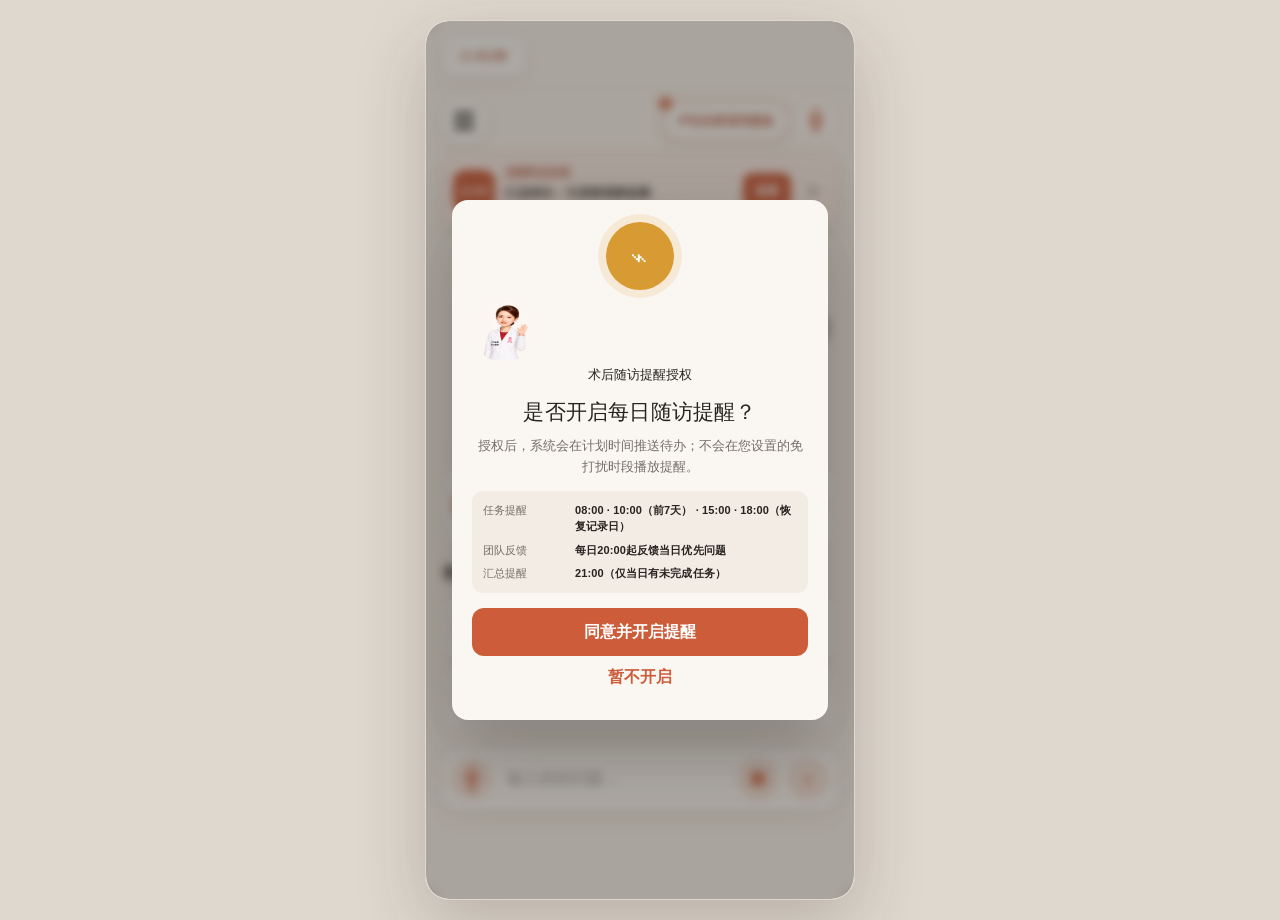
==== github-pages/index.html @ 81607ae9 "v 4.5" ====
<!doctype html>
<html lang="zh-CN">
  <head>
    <meta charset="UTF-8" />
    <meta name="viewport" content="width=device-width, initial-scale=1, viewport-fit=cover" />
    <meta name="theme-color" content="#f5f0e8" />
    <title>卢伶俐团队术后30天随访 Demo V4.5</title>
    <script type="module" crossorigin src="./assets/index-C_KBtz70.js"></script>
    <link rel="stylesheet" crossorigin href="./assets/index-BFQINejB.css">
  </head>
  <body>
    <div id="root"></div>
  </body>
</html>
---- github-pages/assets/index-BFQINejB.css ----
/*! tailwindcss v4.2.1 | MIT License | https://tailwindcss.com */
@layer properties{@supports (((-webkit-hyphens:none)) and (not (margin-trim:inline))) or ((-moz-orient:inline) and (not (color:rgb(from red r g b)))){*,:before,:after,::backdrop{--tw-rotate-x:initial;--tw-rotate-y:initial;--tw-rotate-z:initial;--tw-skew-x:initial;--tw-skew-y:initial;--tw-border-style:solid;--tw-shadow:0 0 #0000;--tw-shadow-color:initial;--tw-shadow-alpha:100%;--tw-inset-shadow:0 0 #0000;--tw-inset-shadow-color:initial;--tw-inset-shadow-alpha:100%;--tw-ring-color:initial;--tw-ring-shadow:0 0 #0000;--tw-inset-ring-color:initial;--tw-inset-ring-shadow:0 0 #0000;--tw-ring-inset:initial;--tw-ring-offset-width:0px;--tw-ring-offset-color:#fff;--tw-ring-offset-shadow:0 0 #0000;--tw-outline-style:solid;--tw-blur:initial;--tw-brightness:initial;--tw-contrast:initial;--tw-grayscale:initial;--tw-hue-rotate:initial;--tw-invert:initial;--tw-opacity:initial;--tw-saturate:initial;--tw-sepia:initial;--tw-drop-shadow:initial;--tw-drop-shadow-color:initial;--tw-drop-shadow-alpha:100%;--tw-drop-shadow-size:initial;--tw-ease:initial}}}@layer theme{:root,:host{--font-sans:ui-sans-serif, system-ui, sans-serif, "Apple Color Emoji", "Segoe UI Emoji", "Segoe UI Symbol", "Noto Color Emoji";--font-mono:ui-monospace, SFMono-Regular, Menlo, Monaco, Consolas, "Liberation Mono", "Courier New", monospace;--spacing:.25rem;--ease-out:cubic-bezier(0, 0, .2, 1);--ease-in-out:cubic-bezier(.4, 0, .2, 1);--default-font-family:var(--font-sans);--default-mono-font-family:var(--font-mono)}}@layer base{*,:after,:before,::backdrop{box-sizing:border-box;border:0 solid;margin:0;padding:0}::file-selector-button{box-sizing:border-box;border:0 solid;margin:0;padding:0}html,:host{-webkit-text-size-adjust:100%;tab-size:4;line-height:1.5;font-family:var(--default-font-family,ui-sans-serif, system-ui, sans-serif, "Apple Color Emoji", "Segoe UI Emoji", "Segoe UI Symbol", "Noto Color Emoji");font-feature-settings:var(--default-font-feature-settings,normal);font-variation-settings:var(--default-font-variation-settings,normal);-webkit-tap-highlight-color:transparent}hr{height:0;color:inherit;border-top-width:1px}abbr:where([title]){-webkit-text-decoration:underline dotted;text-decoration:underline dotted}h1,h2,h3,h4,h5,h6{font-size:inherit;font-weight:inherit}a{color:inherit;-webkit-text-decoration:inherit;-webkit-text-decoration:inherit;-webkit-text-decoration:inherit;-webkit-text-decoration:inherit;text-decoration:inherit}b,strong{font-weight:bolder}code,kbd,samp,pre{font-family:var(--default-mono-font-family,ui-monospace, SFMono-Regular, Menlo, Monaco, Consolas, "Liberation Mono", "Courier New", monospace);font-feature-settings:var(--default-mono-font-feature-settings,normal);font-variation-settings:var(--default-mono-font-variation-settings,normal);font-size:1em}small{font-size:80%}sub,sup{vertical-align:baseline;font-size:75%;line-height:0;position:relative}sub{bottom:-.25em}sup{top:-.5em}table{text-indent:0;border-color:inherit;border-collapse:collapse}:-moz-focusring{outline:auto}progress{vertical-align:baseline}summary{display:list-item}ol,ul,menu{list-style:none}img,svg,video,canvas,audio,iframe,embed,object{vertical-align:middle;display:block}img,video{max-width:100%;height:auto}button,input,select,optgroup,textarea{font:inherit;font-feature-settings:inherit;font-variation-settings:inherit;letter-spacing:inherit;color:inherit;opacity:1;background-color:#0000;border-radius:0}::file-selector-button{font:inherit;font-feature-settings:inherit;font-variation-settings:inherit;letter-spacing:inherit;color:inherit;opacity:1;background-color:#0000;border-radius:0}:where(select:is([multiple],[size])) optgroup{font-weight:bolder}:where(select:is([multiple],[size])) optgroup option{padding-inline-start:20px}::file-selector-button{margin-inline-end:4px}::placeholder{opacity:1}@supports (not ((-webkit-appearance:-apple-pay-button))) or (contain-intrinsic-size:1px){::placeholder{color:currentColor}@supports (color:color-mix(in lab, red, red)){::placeholder{color:color-mix(in oklab, currentcolor 50%, transparent)}}}textarea{resize:vertical}::-webkit-search-decoration{-webkit-appearance:none}::-webkit-date-and-time-value{min-height:1lh;text-align:inherit}::-webkit-datetime-edit{display:inline-flex}::-webkit-datetime-edit-fields-wrapper{padding:0}::-webkit-datetime-edit{padding-block:0}::-webkit-datetime-edit-year-field{padding-block:0}::-webkit-datetime-edit-month-field{padding-block:0}::-webkit-datetime-edit-day-field{padding-block:0}::-webkit-datetime-edit-hour-field{padding-block:0}::-webkit-datetime-edit-minute-field{padding-block:0}::-webkit-datetime-edit-second-field{padding-block:0}::-webkit-datetime-edit-millisecond-field{padding-block:0}::-webkit-datetime-edit-meridiem-field{padding-block:0}::-webkit-calendar-picker-indicator{line-height:1}:-moz-ui-invalid{box-shadow:none}button,input:where([type=button],[type=reset],[type=submit]){appearance:button}::file-selector-button{appearance:button}::-webkit-inner-spin-button{height:auto}::-webkit-outer-spin-button{height:auto}[hidden]:where(:not([hidden=until-found])){display:none!important}}@layer components;@layer utilities{.collapse{visibility:collapse}.visible{visibility:visible}.absolute{position:absolute}.fixed{position:fixed}.relative{position:relative}.static{position:static}.start{inset-inline-start:var(--spacing)}.end{inset-inline-end:var(--spacing)}.isolate{isolation:isolate}.container{width:100%}@media (width>=40rem){.container{max-width:40rem}}@media (width>=48rem){.container{max-width:48rem}}@media (width>=64rem){.container{max-width:64rem}}@media (width>=80rem){.container{max-width:80rem}}@media (width>=96rem){.container{max-width:96rem}}.block{display:block}.contents{display:contents}.flex{display:flex}.hidden{display:none}.inline{display:inline}.table{display:table}.table-row{display:table-row}.transform{transform:var(--tw-rotate-x,) var(--tw-rotate-y,) var(--tw-rotate-z,) var(--tw-skew-x,) var(--tw-skew-y,)}.resize{resize:both}.rounded{border-radius:.25rem}.border{border-style:var(--tw-border-style);border-width:1px}.italic{font-style:italic}.ring{--tw-ring-shadow:var(--tw-ring-inset,) 0 0 0 calc(1px + var(--tw-ring-offset-width)) var(--tw-ring-color,currentcolor);box-shadow:var(--tw-inset-shadow), var(--tw-inset-ring-shadow), var(--tw-ring-offset-shadow), var(--tw-ring-shadow), var(--tw-shadow)}.outline{outline-style:var(--tw-outline-style);outline-width:1px}.blur{--tw-blur:blur(8px);filter:var(--tw-blur,) var(--tw-brightness,) var(--tw-contrast,) var(--tw-grayscale,) var(--tw-hue-rotate,) var(--tw-invert,) var(--tw-saturate,) var(--tw-sepia,) var(--tw-drop-shadow,)}.filter{filter:var(--tw-blur,) var(--tw-brightness,) var(--tw-contrast,) var(--tw-grayscale,) var(--tw-hue-rotate,) var(--tw-invert,) var(--tw-saturate,) var(--tw-sepia,) var(--tw-drop-shadow,)}.ease-in-out{--tw-ease:var(--ease-in-out);transition-timing-function:var(--ease-in-out)}.ease-out{--tw-ease:var(--ease-out);transition-timing-function:var(--ease-out)}}:root{--coral:#cc5c3a;--coral-deep:#a9472d;--coral-soft:#f4e2d8;--paper:#f5f0e8;--surface:#faf7f2;--ink:#27231f;--muted:#756e67;--line:#e8e3d9;--green:#347b62;--red:#b9473f;--gold:#d89a32;--sans:"Source Han Sans CN", "Source Han Sans SC", "Noto Sans CJK SC", "Noto Sans SC", "PingFang SC", "Microsoft YaHei", sans-serif;--serif:var(--sans)}*{box-sizing:border-box}html,body{min-height:100%;margin:0;overflow:auto}body{color:var(--ink);font-family:var(--sans);background:#dfd8ce}button,input,textarea,select{font:inherit;font-family:var(--sans)}button{cursor:pointer}.demo-stage{place-items:center;min-height:100dvh;padding:20px;display:grid}.phone-shell{background:var(--paper);border:1px solid #4d3c3021;border-radius:24px;width:430px;height:880px;position:relative;overflow:hidden;box-shadow:0 24px 70px #31261e38}.phone-screen,.page{width:100%;height:100%;overflow:hidden}.page{background:radial-gradient(circle at 90% 3%, #cc5c3a12, transparent 32%), var(--paper)}.page-scroll,.page-scroll.home-page,.page-scroll.drawer-page{overscroll-behavior:contain;overflow-y:auto}.detail-page{grid-template-rows:72px minmax(0,1fr);display:grid}.detail-page>.page-scroll{padding:0 16px 104px}h1,h2,h3,b{letter-spacing:.01em}h1,h2,h3{font-family:var(--serif)}.app-header{border-bottom:1px solid var(--line);-webkit-backdrop-filter:blur(14px);backdrop-filter:blur(14px);background:#f5f0e8f5;grid-template-columns:44px minmax(0,1fr);align-items:center;height:72px;padding:8px 10px;display:grid}.app-header button{width:44px;height:44px;color:var(--ink);background:0 0;border:0;border-radius:12px;font-size:24px}.app-header h1{text-align:left;text-overflow:ellipsis;white-space:nowrap;min-width:0;margin:0;font-size:17px;overflow:hidden}.doctor-banner{border:1px solid var(--line);background:#faf7f2e6;border-radius:12px;grid-template-columns:68px minmax(0,1fr) 44px;align-items:center;gap:10px;min-height:92px;margin:12px 0;padding:10px 12px;display:grid;box-shadow:0 7px 18px #4e392b0f}.doctor-banner>img{object-fit:contain;align-self:end;width:62px;height:72px}.doctor-banner.director-banner{overflow:hidden}.doctor-banner.director-banner>img{object-fit:cover;object-position:center 7%;mix-blend-mode:darken;transform-origin:bottom;transform:scale(1.22)}.doctor-banner h2{margin:0 0 4px;font-size:16px}.doctor-banner p{color:var(--muted);margin:0;font-size:12px;line-height:1.45}.doctor-banner small{color:var(--coral);margin-top:5px;font-size:11px;display:inline-block}.audio-button{width:44px;height:44px;color:var(--coral);background:var(--surface);border:1px solid #cc5c3a38;border-radius:50%;font-size:17px}.microphone-button{place-items:center;display:grid}.mic-glyph{width:18px;height:24px;display:block;position:relative}.mic-glyph:before{content:"";border:2px solid;border-radius:8px;width:8px;height:14px;position:absolute;top:0;left:5px}.mic-glyph:after{content:"";border:2px solid;border-top:0;border-radius:0 0 10px 10px;width:14px;height:9px;position:absolute;top:8px;left:2px}.mic-glyph i{background:currentColor;width:2px;height:6px;position:absolute;top:17px;left:8px}.mic-glyph i:after{content:"";background:currentColor;border-radius:2px;width:10px;height:2px;position:absolute;bottom:0;left:-4px}.mic-glyph.playing{animation:.8s ease-in-out infinite alternate micPulse}.card{border:1px solid var(--line);background:var(--surface);border-radius:12px;margin:12px 0;padding:16px;box-shadow:0 7px 18px #4e392b0d}.card h2{margin:0 0 12px;font-size:17px}.primary-button{color:#fff;background:var(--coral);border:0;border-radius:12px;width:100%;min-height:48px;font-weight:700}.primary-button:disabled{opacity:.42;cursor:not-allowed}.sticky-cta{z-index:5;margin-top:14px;position:sticky;bottom:12px;box-shadow:0 10px 28px #a9472d3d}.text-button{min-height:42px;color:var(--coral);background:0 0;border:0;font-weight:700}.home-page{padding-bottom:calc(22px + env(safe-area-inset-bottom));background:var(--paper)}.home-mode-row{border-bottom:1px solid #e8e3d9b8;align-items:center;height:68px;padding:7px 16px 5px;display:flex}.demo-clock{z-index:12;position:relative}.demo-clock>button{border:1px solid var(--line);min-width:84px;height:42px;color:var(--coral-deep);background:var(--surface);border-radius:12px;justify-content:center;align-items:center;gap:5px;padding:0 10px;display:flex;box-shadow:0 5px 14px #4e392b0f}.demo-clock>button i{font-size:18px;font-style:normal}.demo-clock>button b{font-size:12px}.clock-options{border:1px solid var(--line);background:var(--surface);border-radius:12px;grid-template-columns:repeat(3,1fr);gap:6px;width:174px;padding:8px;display:grid;position:absolute;top:47px;left:0;box-shadow:0 12px 28px #3f312729}.clock-options button{border:1px solid var(--line);min-height:34px;color:var(--muted);background:#fffdf9;border-radius:9px;font-size:11px}.clock-options button.active{border-color:var(--coral);color:#fff;background:var(--coral)}.home-tools{justify-content:space-between;align-items:center;margin:10px 16px;display:flex}.home-tools>button:first-child{background:var(--surface);border:0;border-radius:50%;width:44px;height:44px;font-size:22px;box-shadow:0 5px 16px #47322614}.home-reminder{align-items:center;gap:8px;display:flex}.home-reminder>span{color:var(--coral-deep);background:var(--surface);border:1px solid #e5c4b6;border-radius:12px;padding:9px 12px;font-size:12px;font-weight:700;animation:.34s ease-out both reminderPop;position:relative;box-shadow:0 5px 16px #4732260f}.home-reminder>span.important-reminder{border-color:#cc5c3ab8;animation:.34s ease-out both reminderPop,1.35s ease-in-out .4s infinite importantReminder;box-shadow:0 0 #cc5c3a4d,0 5px 16px #4732260f}.home-reminder>span.important-reminder:before{content:"!";border:2px solid var(--paper);color:#fff;background:var(--coral);border-radius:50%;place-items:center;width:17px;height:17px;font-size:11px;line-height:1;display:grid;position:absolute;top:-8px;left:-8px}.home-reminder>span:after{content:"";background:var(--surface);border-top:1px solid #e5c4b6;border-right:1px solid #e5c4b6;width:8px;height:8px;position:absolute;top:50%;right:-5px;transform:translateY(-50%)rotate(45deg)}.home-push-card{color:var(--ink);background:#f9ece5;border:1px solid #e7c5b8;border-radius:12px;grid-template-columns:44px minmax(0,1fr) 48px 28px;align-items:center;gap:8px;margin:0 16px 10px;padding:10px;animation:.35s ease-out both reminderPop;display:grid;box-shadow:0 8px 20px #4e392b14}.home-push-card>span{color:#fff;background:var(--coral);border-radius:12px;place-items:center;width:42px;height:42px;font-size:11px;font-weight:800;display:grid}.home-push-card>div{gap:3px;min-width:0;display:grid}.home-push-card small{color:var(--coral-deep);font-size:11px;font-weight:700}.home-push-card b{text-overflow:ellipsis;white-space:nowrap;font-size:12px;overflow:hidden}.home-push-card em{color:var(--muted);text-overflow:ellipsis;white-space:nowrap;font-size:10px;font-style:normal;line-height:1.35;overflow:hidden}.home-push-card.is-push{border-color:#cc5c3ab8;animation:.35s ease-out both reminderPop,1.35s ease-in-out .4s infinite importantReminder;box-shadow:0 0 #cc5c3a40,0 8px 20px #4e392b14}.home-push-card button{color:#fff;background:var(--coral);border:0;border-radius:9px;min-height:36px;font-size:12px;font-weight:700}.home-push-card .push-dismiss{width:28px;min-height:28px;color:var(--muted);background:0 0;font-size:20px;font-weight:400}.home-hero{background:var(--paper);isolation:isolate;grid-template-columns:45% 55%;align-items:center;min-height:230px;margin:0 12px;display:grid}.home-hero img{object-fit:contain;object-position:center bottom;mix-blend-mode:darken;align-self:end;width:100%;max-height:230px}.home-hero h1{margin:0 0 10px;font-size:26px;line-height:1.38}.home-hero b{color:var(--coral);font-size:12px}.home-hero p{color:var(--muted);font-size:12px}.followup-entry{border:1px solid var(--line);background:var(--surface);text-align:left;border-radius:12px;grid-template-columns:48px 1fr auto;align-items:center;gap:10px;width:calc(100% - 32px);min-height:74px;margin:0 16px 18px;padding:12px;display:grid}.followup-entry>span{color:#fff;background:var(--coral);border-radius:50%;place-items:center;width:46px;height:46px;font-weight:800;display:grid}.followup-entry b,.followup-entry small{display:block}.followup-entry b{font-family:var(--serif);font-size:16px}.followup-entry small{color:var(--muted);margin-top:4px;font-size:11px}.followup-entry strong{color:var(--coral);font-size:12px}.section-title{font-family:var(--serif);margin:0 16px 10px;font-size:17px;font-weight:700}.question-card{border:1px solid var(--line);background:var(--surface);text-align:left;border-radius:12px;grid-template-columns:40px 1fr 20px;align-items:center;gap:10px;width:calc(100% - 32px);min-height:62px;margin:8px 16px;padding:10px;display:grid}.question-card>span{width:38px;height:38px;color:var(--coral);background:var(--coral-soft);border-radius:50%;place-items:center;display:grid}.question-card b{font-size:14px}.home-composer{border:1px solid var(--line);background:var(--surface);border-radius:18px;grid-template-columns:44px minmax(0,1fr) 42px 42px;align-items:center;gap:8px;min-height:64px;margin:18px 16px 0;padding:8px;display:grid;box-shadow:0 8px 20px #47322612}.home-composer input{width:100%;min-width:0;height:44px;color:var(--ink);background:0 0;border:0;outline:none;padding:0 4px}.home-composer input::placeholder{color:#9c958e}.home-composer button{width:42px;height:42px;color:var(--coral);background:var(--coral-soft);border:0;border-radius:50%;place-items:center;font-size:20px;display:grid}.home-composer .composer-mic{color:var(--coral)}.drawer-page{background:var(--paper);padding:18px 20px 80px}.drawer-page>header{justify-content:space-between;align-items:center;display:flex}.drawer-page>header>b{color:var(--coral);font-size:28px}.drawer-page>header .drawer-close{background:0 0;border:0;width:44px;height:44px;font-size:28px}.profile{align-items:center;gap:14px;margin:24px 0;display:flex}.profile img{background:var(--surface);border:1px solid #ecd8cd;border-radius:50%;width:72px;height:72px;padding:4px}.profile b{font-size:20px}.drawer-grid{grid-template-columns:1fr 1fr;gap:12px;display:grid}.drawer-grid button{border:1px solid var(--line);background:var(--surface);text-align:left;border-radius:12px;align-content:center;gap:10px;min-height:158px;padding:16px;display:grid;box-shadow:0 7px 18px #4e392b0b}.drawer-grid b{font-size:16px}.drawer-grid small{color:var(--muted);font-size:12px;line-height:1.45}.drawer-setting{border:1px solid var(--line);background:var(--surface);text-align:left;border-radius:12px;grid-template-columns:44px 1fr 20px;align-items:center;gap:10px;width:100%;margin-top:12px;padding:13px;display:grid}.drawer-setting span{gap:3px;display:grid}.drawer-setting b{font-size:14px}.drawer-setting small{color:var(--muted);font-size:11px}.drawer-setting i{color:var(--muted);font-size:24px;font-style:normal}.drawer-page h2{margin-top:28px;font-size:19px}.conversation{border:0;border-bottom:1px solid var(--line);text-align:left;background:0 0;justify-content:space-between;width:100%;padding:15px 4px;display:flex}.conversation small{color:var(--muted)}.reset-button{border:1px dashed var(--coral);width:100%;min-height:44px;color:var(--coral);background:0 0;border-radius:12px;margin-top:24px}.calendar-page{padding-bottom:40px}.calendar-page>.app-header{z-index:8;position:sticky;top:0}.calendar-page>.doctor-banner,.calendar-page>.status-strip,.calendar-page>.week-card,.calendar-page>.card,.calendar-page>.incomplete-card,.calendar-page>.success-card,.calendar-page>.future-card{margin-left:16px;margin-right:16px}.status-strip{grid-template-columns:repeat(3,1fr);gap:8px;margin-bottom:12px;display:grid}.status-strip>*{border:1px solid var(--line);min-height:74px;color:var(--coral);background:var(--surface);border-radius:12px;align-content:center;place-items:center;gap:5px;padding:7px 3px;display:grid;box-shadow:0 5px 14px #4e392b0a}.status-strip b{color:var(--ink);font-size:12px}.status-icon{width:34px;height:34px;color:var(--coral);background:var(--coral-soft);border-radius:11px;place-items:center;display:grid}.status-icon svg{fill:none;stroke:currentColor;stroke-width:1.8px;stroke-linecap:round;stroke-linejoin:round;width:26px;height:26px;overflow:visible}.status-icon.module-glyph{border-radius:14px;width:48px;height:48px}.status-icon.module-glyph svg{width:30px;height:30px}.week-card{border:1px solid var(--line);background:var(--surface);border-radius:12px;grid-template-columns:repeat(7,1fr);padding:9px 5px;display:grid}.week-card button{background:0 0;border:0;place-items:center;gap:4px;min-width:0;display:grid}.week-card small{color:var(--muted);font-size:11px}.date-number{border-radius:50%;place-items:center;width:34px;height:34px;display:grid;position:relative}.date-number b{z-index:2;font-size:13px;position:relative}.week-card button.active .date-number{color:#fff;background:var(--coral)}.week-card em{height:10px;color:var(--green);font-size:10px;font-style:normal}.week-card button.badged .date-number{color:var(--ink);border:2px solid var(--gold);background:#fff8e7;animation:1.6s ease-in-out infinite alternate badgeGlow;box-shadow:0 0 0 3px #d89a3229,0 0 14px #d89a326b}.week-card button.badged .date-number i{color:var(--gold);text-shadow:0 0 8px #f0c36f;font-style:normal;position:absolute;top:-8px;right:-7px}.week-card button.future{opacity:.56}.week-card button.future em{color:var(--muted);font-size:8px}.today-card header{justify-content:space-between;align-items:center;display:flex}.today-card header h2 small{color:var(--muted);font-family:var(--sans);font-size:12px;font-weight:400}.today-card header>b{color:var(--green)}.today-card>button{border:0;border-bottom:1px solid var(--line);text-align:left;background:0 0;grid-template-columns:24px 42px minmax(0,1fr) 70px;align-items:center;gap:7px;width:100%;min-height:58px;display:grid}.today-card>button:last-child{border-bottom:0}.today-card>button>i{width:22px;height:22px;color:var(--coral);border:1px solid #d6b0a0;border-radius:50%;place-items:center;font-style:normal;display:grid}.today-card>button>i.done{color:var(--green);border-color:#9bc6b4}.today-card>button>small{color:var(--muted);font-size:11px}.today-card>button>b{font-size:13px;line-height:1.35}.today-card>button>span{color:var(--coral);text-align:right;font-size:11px}.today-card>button>span.done{color:var(--green)}.today-card>button>span.alert,.abnormal-tag{color:var(--red)}.today-card>button:disabled{cursor:not-allowed;opacity:.5}.abnormal-tag{font-family:var(--sans);margin-left:5px;font-size:10px}.incomplete-card{background:#f7e7de;border:1px solid #e8c2b4;border-radius:12px;margin-top:12px;padding:14px}.incomplete-card b{color:var(--coral-deep);font-size:13px}.incomplete-card p{color:var(--muted);margin:6px 0 10px;font-size:12px}.incomplete-card button{border:1px solid var(--coral);min-height:40px;color:var(--coral);background:var(--surface);border-radius:10px;padding:0 14px}.success-card{color:var(--green);text-align:center;background:#eef6f1;border:1px solid #b8d4c8;border-radius:12px;margin-top:12px;padding:14px;font-weight:700}.future-card{border:1px solid var(--line);background:#f0ece5;border-radius:12px;margin-top:12px;padding:14px}.future-card b{color:#625b54;font-size:13px}.future-card p{color:var(--muted);margin:6px 0 0;font-size:12px}.calendar-actions{grid-template-columns:1fr;gap:10px;margin:12px 16px;display:grid}.calendar-actions button{border:1px solid var(--coral);min-height:44px;color:var(--coral);background:var(--surface);border-radius:12px;font-weight:700}.field-row{border-top:1px solid var(--line);grid-template-columns:80px 1fr 28px;align-items:center;gap:8px;min-height:48px;display:grid}.field-row input,.analysis-card input,.stack-field input,.stack-field textarea{border:1px solid var(--line);background:#fffdf9;border-radius:10px;outline:none;width:100%;min-width:0;padding:10px}.photo-grid{grid-template-columns:1fr 1fr;gap:10px;margin-top:12px;display:grid}.upload-card{background:var(--surface);border-color:#e7d7ce}.photo-slot{text-align:center;background:#f8ece5;border:1px dashed #d7ad9a;border-radius:12px;padding:10px;box-shadow:inset 0 0 0 1px #ffffff59}.photo-slot.ready{background:#eef6f1;border-style:solid;border-color:#9bc6b4}.photo-slot label{align-content:center;place-items:center;gap:6px;min-height:126px;display:grid}.photo-slot input{opacity:0;width:1px;height:1px;position:absolute}.photo-slot label>span{width:48px;height:48px;color:var(--coral);background:var(--coral-soft);border-radius:14px;place-items:center;font-size:24px;display:grid}.photo-slot.ready label>span{color:#fff;background:var(--green)}.photo-slot label b{text-overflow:ellipsis;white-space:nowrap;max-width:130px;font-size:12px;overflow:hidden}.photo-slot label small{color:var(--muted);font-size:10px;line-height:1.4}.photo-slot-actions{grid-template-columns:1fr;gap:2px;display:grid}.photo-slot-actions>button{min-height:34px;color:var(--coral);background:0 0;border:0;font-size:11px}.photo-slot-actions .privacy-preview-button{color:#746156;text-underline-offset:3px;text-decoration:underline}.photo-privacy-shade{z-index:85;-webkit-backdrop-filter:blur(5px);backdrop-filter:blur(5px);background:#2f28226b;place-items:center;padding:24px;display:grid;position:absolute;inset:0}.photo-privacy-card{border:1px solid var(--line);background:var(--surface);text-align:center;border-radius:16px;width:min(100%,320px);padding:16px;box-shadow:0 28px 70px #2c231d4d}.photo-privacy-card header{color:var(--ink);justify-content:space-between;align-items:center;margin-bottom:12px;font-size:14px;font-weight:750;display:flex}.photo-privacy-card header button{width:36px;height:36px;color:var(--ink);background:#f1ebe4;border:0;border-radius:50%;font-size:24px;line-height:1}.mosaic-photo{min-height:186px;image-rendering:pixelated;background:linear-gradient(135deg,#cf9b7c 0 14%,#9b7466 14% 25%,#d8b49c 25% 39%,#aa8878 39% 52%,#c88d6f 52% 65%,#f0d4bc 65% 79%,#a97f71 79%) 0 0/56px 56px;border-radius:12px;place-items:center;display:grid;position:relative;overflow:hidden}.mosaic-photo:before{content:"";background:repeating-linear-gradient(90deg,#ffffff1c 0 14px,#3f2e271c 14px 28px),repeating-linear-gradient(0deg,#ffffff14 0 14px,#3f2e2714 14px 28px);position:absolute;inset:0}.mosaic-photo span{z-index:1;color:#fffdf9;background:#3a2f28a3;border-radius:999px;padding:8px 10px;font-size:12px;font-weight:700;position:relative}.photo-privacy-card>b{margin:12px 0 4px;font-size:14px;display:block}.photo-privacy-card>p{color:var(--muted);margin:0 0 14px;font-size:12px;line-height:1.55}.photo-privacy-card .outline-button{width:100%}.analysis-card{gap:9px;display:grid}.analysis-card.inline{border-top:1px solid var(--line);margin-top:14px;padding-top:13px}.analysis-card h3{margin:0 0 4px;font-size:14px}.analysis-card label{grid-template-columns:92px 1fr auto;align-items:center;gap:8px;display:grid}.analysis-card label span{color:var(--muted);font-size:12px}.analysis-card input{font-size:12px}.safety-note{color:#745a4e;background:#f6e9e2;border:1px solid #e6c7bc;border-radius:12px;margin:12px 0;padding:12px;font-size:12px;line-height:1.55}.wound-card .photo-slot{width:100%}.feeling-options button{border:1px solid var(--line);background:#fffdf9;border-radius:10px;min-height:38px}.feeling-options button.active{border-color:var(--green);color:var(--green);background:#eef6f1}.stack-field{gap:6px;margin-top:12px;display:grid}.stack-field span{color:var(--muted);font-size:12px}.stack-field textarea{resize:vertical;min-height:72px}.score-help{color:var(--muted);margin:0 0 14px;font-size:12px;line-height:1.55}.function-score{gap:10px;display:grid}.function-score>span{color:var(--muted);justify-content:space-between;align-items:center;font-size:13px;display:flex}.function-score>span b{color:var(--coral);font-size:16px}.function-score input{width:100%;height:28px;accent-color:var(--coral)}.function-score small{color:var(--muted);justify-content:space-between;gap:12px;font-size:11px;line-height:1.45;display:flex}.function-score small i{font-style:normal}.function-score small i:last-child{text-align:right;max-width:210px}.garment-card>h2{margin-bottom:6px}.garment-card>p{color:var(--muted);margin:0 0 14px;font-size:12px;line-height:1.6}.garment-check{color:var(--ink);background:#fff8f3;border:1px solid #e7c5b8;border-radius:11px;align-items:flex-start;gap:10px;padding:13px;font-size:13px;line-height:1.55;display:flex}.garment-check input{width:19px;height:19px;accent-color:var(--coral);flex:none;margin-top:1px}.training-visual{background:#f3e5dc;border-radius:12px;place-items:center;height:176px;display:grid;position:relative;overflow:hidden}.training-visual>button{color:#fff;background:var(--coral);border:0;border-radius:11px;min-height:42px;padding:0 15px;position:absolute;bottom:14px;right:14px}.exercise-figure{width:150px;height:130px;position:relative}.exercise-figure:before{content:"";border:5px solid var(--coral);border-radius:50%;width:28px;height:28px;position:absolute;top:7px;left:42px}.exercise-figure:after{content:"";background:var(--coral);border-radius:20px 20px 8px 8px;width:40px;height:72px;position:absolute;top:41px;left:37px}.exercise-figure span,.exercise-figure i{z-index:2;background:var(--coral);transform-origin:0;border-radius:9px;width:64px;height:11px;position:absolute}.exercise-figure span{top:56px;left:41px;transform:rotate(156deg)}.exercise-figure i{top:56px;left:73px;transform:rotate(24deg)}.exercise-figure b,.exercise-figure em{z-index:1;border:2px dashed #cc5c3a75;border-radius:50%;display:block;position:absolute}.exercise-figure b{width:118px;height:94px;top:18px;left:7px}.exercise-figure em{width:30px;height:30px;top:30px;right:1px}.exercise-figure.motion-breathe b{border-style:solid;border-color:#cc5c3a38;box-shadow:0 0 0 14px #cc5c3a14}.exercise-figure.motion-breathe em{display:none}.exercise-figure.motion-shrug b{border-radius:42px;width:80px;height:92px;top:18px;left:21px}.exercise-figure.motion-roll b{width:112px;height:92px;top:18px;left:12px}.exercise-figure.motion-circle b{width:90px;height:90px;top:20px;left:39px}.exercise-figure.motion-pendulum b{border-bottom:0;border-radius:50% 50% 0 0;width:112px;height:82px;top:29px;left:28px}.exercise-figure.motion-turn b{border-radius:50%;width:100px;height:64px;top:30px;left:15px}.exercise-figure.motion-review b{width:130px;height:108px;top:10px;left:5px}.exercise-figure.moving.motion-breathe:after{animation:1.3s ease-in-out infinite alternate breatheBody}.exercise-figure.moving.motion-shrug span,.exercise-figure.moving.motion-shrug i{animation:1.1s ease-in-out infinite alternate shoulderShrug}.exercise-figure.moving.motion-roll i{animation:1.4s ease-in-out infinite shoulderRoll}.exercise-figure.moving.motion-circle i{animation:1.35s linear infinite armCircle}.exercise-figure.moving.motion-pendulum i{animation:1.3s ease-in-out infinite alternate pendulum}.exercise-figure.moving.motion-turn:after{animation:1.3s ease-in-out infinite alternate torsoTurn}.exercise-figure.moving.motion-review span,.exercise-figure.moving.motion-review i{animation:1.6s ease-in-out infinite alternate reviewMove}.video-card>h2{margin:12px 0 2px}.video-card>p{color:var(--muted);margin:0 0 10px;font-size:12px}.progress{background:#e7d8cf;border-radius:8px;height:8px;overflow:hidden}.progress i{background:var(--coral);height:100%;display:block}.video-card>b{color:var(--coral);text-align:right;margin-top:7px;font-size:12px;display:block}.rehab-steps ol{color:var(--muted);margin:0;padding-left:20px;font-size:13px;line-height:1.75}.stop-grid,.feeling-options{grid-template-columns:1fr 1fr;gap:8px;display:grid}.stop-grid button{min-height:42px;color:var(--coral-deep);background:#f8ece6;border:1px solid #e7c5b8;border-radius:10px;font-size:12px}.feeling-options button{padding:8px;font-size:12px}.reminder-card header{justify-content:space-between;align-items:center;display:flex}.reminder-card>p{color:var(--muted);margin:0 0 13px;font-size:12px;line-height:1.6}.setting-active,.setting-off{color:var(--green);background:#eef6f1;border-radius:99px;padding:4px 8px;font-size:11px;font-weight:700}.setting-off{color:var(--muted);background:#eeeae4}.outline-button{border:1px solid var(--coral);width:100%;min-height:44px;color:var(--coral);background:0 0;border-radius:12px;font-weight:700}.quiet-time-fields{grid-template-columns:1fr 1fr;gap:10px;margin:12px 0;display:grid}.quiet-time-fields label{color:var(--muted);gap:6px;font-size:12px;display:grid}.quiet-time-fields input{border:1px solid var(--line);width:100%;min-height:42px;color:var(--ink);background:#fffdf9;border-radius:10px;padding:0 9px}.reminder-card>small{color:var(--muted);font-size:11px}.reminder-card ul{color:var(--muted);margin:0;padding-left:18px;font-size:12px;line-height:1.9}.chat-page{grid-template-rows:72px auto 1fr 64px;display:grid}.chat-warning{color:#715545;text-align:center;background:#f3e2d3;padding:9px 14px;font-size:11px}.chat-messages{padding:14px;overflow-y:auto}.message{gap:8px;max-width:88%;margin-bottom:12px;display:flex}.message.user{margin-left:auto}.message img{border-radius:50%;width:36px;height:36px}.message>div{min-width:0}.message-role{color:var(--muted);margin:0 0 3px 2px;font-size:10px;display:block}.message p{background:var(--surface);border-radius:4px 12px 12px;margin:0;padding:11px 12px;font-size:13px;line-height:1.55;box-shadow:0 4px 14px #43312614}.message.user p{color:#fff;background:var(--coral);border-radius:12px 4px 12px 12px}.chat-task-nudge{background:#f9ece5;border:1px solid #e7c5b8;border-radius:13px;margin:0 0 14px;padding:14px;box-shadow:0 6px 16px #4e392b0f}.chat-task-nudge small{color:var(--coral-deep);font-size:11px;font-weight:700}.chat-task-nudge h2{margin:5px 0;font-size:17px}.chat-task-nudge p{color:#70594c;margin:0 0 8px;font-size:12px;line-height:1.55}.chat-task-nudge b{color:var(--ink);margin-bottom:10px;font-size:13px;display:block}.chat-task-nudge button{color:#fff;background:var(--coral);border:0;border-radius:10px;min-height:39px;padding:0 14px;font-weight:700}.chat-task-nudge.risk-nudge{background:#faecea;border-color:#d79b96}.chat-task-nudge.risk-nudge small,.chat-task-nudge.risk-nudge h2{color:var(--red)}.chat-task-nudge.risk-nudge button{background:var(--red)}.director-voice-message{background:#fff8f3;border:1px solid #e4c0af;border-radius:13px;grid-template-columns:48px minmax(0,1fr) 42px;align-items:start;gap:9px;margin:0 0 14px;padding:12px;display:grid;box-shadow:0 6px 16px #4e392b0f}.director-voice-message>img{object-fit:contain;object-position:center bottom;mix-blend-mode:darken;width:46px;height:54px}.director-voice-message small{color:var(--coral-deep);margin-bottom:4px;font-size:10px;font-weight:750;display:block}.director-voice-message b{font-size:13px;display:block}.director-voice-message p{color:#70594c;margin:5px 0 0;font-size:12px;line-height:1.52}.director-voice-message .audio-button{width:40px;height:40px}.chat-task-nudge.reminder-off{background:#f2ede6;border-style:dashed;border-color:#d8c8bc}.chat-task-nudge.reminder-off small{color:var(--muted)}.chat-task-nudge.reminder-off button{color:var(--coral);background:var(--surface);border:1px solid var(--coral)}.chat-page form{border-top:1px solid var(--line);background:var(--surface);grid-template-columns:1fr 62px;gap:8px;padding:9px 12px;display:grid}.chat-page form input{border:1px solid var(--line);border-radius:12px;min-width:0;padding:10px 12px}.chat-page form button{color:#fff;background:var(--coral);border:0;border-radius:12px}.summary-kpis{grid-template-columns:repeat(3,1fr);gap:8px;display:grid}.summary-kpis div{border:1px solid var(--line);background:var(--surface);border-radius:12px;place-items:center;gap:4px;padding:13px 4px;display:grid}.summary-kpis b{color:var(--coral);font-size:14px}.summary-kpis small{color:var(--muted);font-size:10px}.summary-row{border-top:1px solid var(--line);grid-template-columns:76px 1fr;gap:10px;padding:11px 0;font-size:12px;line-height:1.5;display:grid}.summary-row span{color:var(--muted)}.approved{color:var(--green);text-align:center;background:#eef6f1;border:1px solid #b8d4c8;border-radius:12px;margin-top:12px;padding:13px;font-weight:700}.toast{z-index:80;color:#fff;white-space:nowrap;background:#27231feb;border-radius:10px;padding:10px 14px;font-size:12px;position:absolute;bottom:22px;left:50%;transform:translate(-50%)}.modal-shade{z-index:70;-webkit-backdrop-filter:blur(5px);backdrop-filter:blur(5px);background:#2f282261;place-items:center;padding:26px;display:grid;position:absolute;inset:0}.modal-card{background:var(--surface);text-align:center;border-radius:16px;width:100%;padding:22px 20px;box-shadow:0 28px 70px #2c231d4d}.modal-card h2{margin:10px 0 8px;font-size:21px}.modal-card p{color:var(--muted);margin:0 0 13px;font-size:13px;line-height:1.6}.modal-avatar{border-radius:50%;width:64px;height:64px;margin-top:8px}.consent-times{color:var(--muted);text-align:left;background:#f3ece5;border-radius:11px;grid-template-columns:82px 1fr;gap:7px 10px;margin:12px 0 15px;padding:11px;font-size:11px;line-height:1.5;display:grid}.consent-times b{color:var(--ink);font-size:11px}.completion-mark,.safety-mark{color:#fff;background:var(--gold);border-radius:50%;place-items:center;width:68px;height:68px;margin:auto;font-size:31px;display:grid;box-shadow:0 0 0 8px #d89a3224}.safety-mark{background:var(--coral);box-shadow:none;font-weight:800}.safety-mark.urgent{background:var(--red)}.safety-copy{color:#6a5144;background:#f4e4db;border-radius:10px;margin-bottom:14px;padding:10px;font-size:11px;line-height:1.5}@keyframes badgeGlow{0%{transform:scale(.96)}to{transform:scale(1.04)}}@keyframes micPulse{0%{opacity:.62;transform:scale(.92)}to{opacity:1;transform:scale(1.05)}}@keyframes breatheBody{0%{transform:scaleX(.92)}to{transform:scaleX(1.1)}}@keyframes shoulderShrug{0%{translate:0}to{translate:0 -10px}}@keyframes shoulderRoll{0%{transform:rotate(24deg)}to{transform:rotate(-20deg)}}@keyframes armCircle{to{transform:rotate(384deg)}}@keyframes pendulum{0%{transform:rotate(24deg)}to{transform:rotate(68deg)}}@keyframes torsoTurn{0%{transform:rotate(-7deg)}to{transform:rotate(7deg)}}@keyframes reviewMove{0%{translate:0}to{translate:0 -7px}}@keyframes reminderPop{0%{opacity:0;transform:translate(8px)scale(.96)}to{opacity:1;transform:none}}@keyframes importantReminder{0%,to{box-shadow:0 0 #cc5c3a52,0 5px 16px #4732260f}50%{box-shadow:0 0 0 7px #cc5c3a00,0 5px 16px #4732260f}}@keyframes teamContactReveal{0%{opacity:0;transform:translateY(5px)}to{opacity:1;transform:none}}@media (width<=500px){.demo-stage{padding:0;display:block}.phone-shell{width:100vw;height:100dvh;box-shadow:none;border:0;border-radius:0}}@media (width<=420px){.app-header{grid-template-columns:44px minmax(0,1fr);padding-left:6px;padding-right:8px}.app-header h1{font-size:16px}.drawer-page{padding-left:16px;padding-right:16px}}@media (prefers-reduced-motion:reduce){*,:before,:after{scroll-behavior:auto!important;animation:none!important}}@property --tw-rotate-x{syntax:"*";inherits:false}@property --tw-rotate-y{syntax:"*";inherits:false}@property --tw-rotate-z{syntax:"*";inherits:false}@property --tw-skew-x{syntax:"*";inherits:false}@property --tw-skew-y{syntax:"*";inherits:false}@property --tw-border-style{syntax:"*";inherits:false;initial-value:solid}@property --tw-shadow{syntax:"*";inherits:false;initial-value:0 0 #0000}@property --tw-shadow-color{syntax:"*";inherits:false}@property --tw-shadow-alpha{syntax:"<percentage>";inherits:false;initial-value:100%}@property --tw-inset-shadow{syntax:"*";inherits:false;initial-value:0 0 #0000}@property --tw-inset-shadow-color{syntax:"*";inherits:false}@property --tw-inset-shadow-alpha{syntax:"<percentage>";inherits:false;initial-value:100%}@property --tw-ring-color{syntax:"*";inherits:false}@property --tw-ring-shadow{syntax:"*";inherits:false;initial-value:0 0 #0000}@property --tw-inset-ring-color{syntax:"*";inherits:false}@property --tw-inset-ring-shadow{syntax:"*";inherits:false;initial-value:0 0 #0000}@property --tw-ring-inset{syntax:"*";inherits:false}@property --tw-ring-offset-width{syntax:"<length>";inherits:false;initial-value:0}@property --tw-ring-offset-color{syntax:"*";inherits:false;initial-value:#fff}@property --tw-ring-offset-shadow{syntax:"*";inherits:false;initial-value:0 0 #0000}@property --tw-outline-style{syntax:"*";inherits:false;initial-value:solid}@property --tw-blur{syntax:"*";inherits:false}@property --tw-brightness{syntax:"*";inherits:false}@property --tw-contrast{syntax:"*";inherits:false}@property --tw-grayscale{syntax:"*";inherits:false}@property --tw-hue-rotate{syntax:"*";inherits:false}@property --tw-invert{syntax:"*";inherits:false}@property --tw-opacity{syntax:"*";inherits:false}@property --tw-saturate{syntax:"*";inherits:false}@property --tw-sepia{syntax:"*";inherits:false}@property --tw-drop-shadow{syntax:"*";inherits:false}@property --tw-drop-shadow-color{syntax:"*";inherits:false}@property --tw-drop-shadow-alpha{syntax:"<percentage>";inherits:false;initial-value:100%}@property --tw-drop-shadow-size{syntax:"*";inherits:false}@property --tw-ease{syntax:"*";inherits:false}
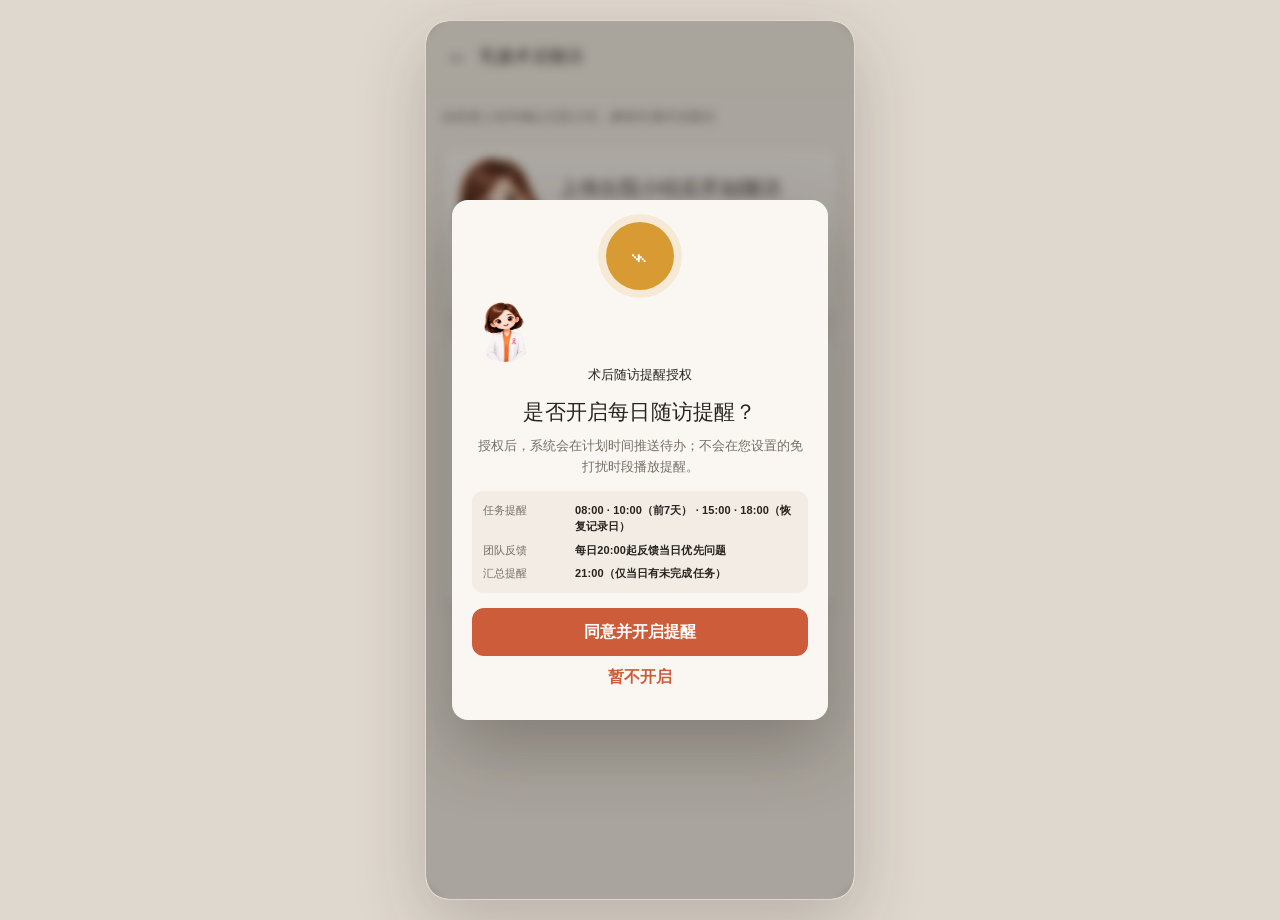
==== commit 86569caf: "Publish postoperative follow-up Demo V4.6" ====
--- a/github-pages/index.html
+++ b/github-pages/index.html
@@ -4,9 +4,9 @@
     <meta charset="UTF-8" />
     <meta name="viewport" content="width=device-width, initial-scale=1, viewport-fit=cover" />
     <meta name="theme-color" content="#f5f0e8" />
-    <title>卢伶俐团队术后30天随访 Demo V4.5</title>
-    <script type="module" crossorigin src="./assets/index-C_KBtz70.js"></script>
-    <link rel="stylesheet" crossorigin href="./assets/index-BFQINejB.css">
+    <title>主任团队术后30天随访 Demo V4.6</title>
+    <script type="module" crossorigin src="./assets/index-D_PrXnq3.js"></script>
+    <link rel="stylesheet" crossorigin href="./assets/index-DG1ssnyb.css">
   </head>
   <body>
     <div id="root"></div>
--- a/github-pages/assets/index-DG1ssnyb.css
+++ b/github-pages/assets/index-DG1ssnyb.css
@@ -0,0 +1,2 @@
+/*! tailwindcss v4.2.1 | MIT License | https://tailwindcss.com */
+@layer properties{@supports (((-webkit-hyphens:none)) and (not (margin-trim:inline))) or ((-moz-orient:inline) and (not (color:rgb(from red r g b)))){*,:before,:after,::backdrop{--tw-rotate-x:initial;--tw-rotate-y:initial;--tw-rotate-z:initial;--tw-skew-x:initial;--tw-skew-y:initial;--tw-border-style:solid;--tw-shadow:0 0 #0000;--tw-shadow-color:initial;--tw-shadow-alpha:100%;--tw-inset-shadow:0 0 #0000;--tw-inset-shadow-color:initial;--tw-inset-shadow-alpha:100%;--tw-ring-color:initial;--tw-ring-shadow:0 0 #0000;--tw-inset-ring-color:initial;--tw-inset-ring-shadow:0 0 #0000;--tw-ring-inset:initial;--tw-ring-offset-width:0px;--tw-ring-offset-color:#fff;--tw-ring-offset-shadow:0 0 #0000;--tw-outline-style:solid;--tw-blur:initial;--tw-brightness:initial;--tw-contrast:initial;--tw-grayscale:initial;--tw-hue-rotate:initial;--tw-invert:initial;--tw-opacity:initial;--tw-saturate:initial;--tw-sepia:initial;--tw-drop-shadow:initial;--tw-drop-shadow-color:initial;--tw-drop-shadow-alpha:100%;--tw-drop-shadow-size:initial;--tw-backdrop-blur:initial;--tw-backdrop-brightness:initial;--tw-backdrop-contrast:initial;--tw-backdrop-grayscale:initial;--tw-backdrop-hue-rotate:initial;--tw-backdrop-invert:initial;--tw-backdrop-opacity:initial;--tw-backdrop-saturate:initial;--tw-backdrop-sepia:initial;--tw-ease:initial}}}@layer theme{:root,:host{--font-sans:ui-sans-serif, system-ui, sans-serif, "Apple Color Emoji", "Segoe UI Emoji", "Segoe UI Symbol", "Noto Color Emoji";--font-mono:ui-monospace, SFMono-Regular, Menlo, Monaco, Consolas, "Liberation Mono", "Courier New", monospace;--spacing:.25rem;--radius-lg:.5rem;--radius-xl:.75rem;--ease-out:cubic-bezier(0, 0, .2, 1);--ease-in-out:cubic-bezier(.4, 0, .2, 1);--default-transition-duration:.15s;--default-transition-timing-function:cubic-bezier(.4, 0, .2, 1);--default-font-family:var(--font-sans);--default-mono-font-family:var(--font-mono)}}@layer base{*,:after,:before,::backdrop{box-sizing:border-box;border:0 solid;margin:0;padding:0}::file-selector-button{box-sizing:border-box;border:0 solid;margin:0;padding:0}html,:host{-webkit-text-size-adjust:100%;tab-size:4;line-height:1.5;font-family:var(--default-font-family,ui-sans-serif, system-ui, sans-serif, "Apple Color Emoji", "Segoe UI Emoji", "Segoe UI Symbol", "Noto Color Emoji");font-feature-settings:var(--default-font-feature-settings,normal);font-variation-settings:var(--default-font-variation-settings,normal);-webkit-tap-highlight-color:transparent}hr{height:0;color:inherit;border-top-width:1px}abbr:where([title]){-webkit-text-decoration:underline dotted;text-decoration:underline dotted}h1,h2,h3,h4,h5,h6{font-size:inherit;font-weight:inherit}a{color:inherit;-webkit-text-decoration:inherit;-webkit-text-decoration:inherit;-webkit-text-decoration:inherit;-webkit-text-decoration:inherit;text-decoration:inherit}b,strong{font-weight:bolder}code,kbd,samp,pre{font-family:var(--default-mono-font-family,ui-monospace, SFMono-Regular, Menlo, Monaco, Consolas, "Liberation Mono", "Courier New", monospace);font-feature-settings:var(--default-mono-font-feature-settings,normal);font-variation-settings:var(--default-mono-font-variation-settings,normal);font-size:1em}small{font-size:80%}sub,sup{vertical-align:baseline;font-size:75%;line-height:0;position:relative}sub{bottom:-.25em}sup{top:-.5em}table{text-indent:0;border-color:inherit;border-collapse:collapse}:-moz-focusring{outline:auto}progress{vertical-align:baseline}summary{display:list-item}ol,ul,menu{list-style:none}img,svg,video,canvas,audio,iframe,embed,object{vertical-align:middle;display:block}img,video{max-width:100%;height:auto}button,input,select,optgroup,textarea{font:inherit;font-feature-settings:inherit;font-variation-settings:inherit;letter-spacing:inherit;color:inherit;opacity:1;background-color:#0000;border-radius:0}::file-selector-button{font:inherit;font-feature-settings:inherit;font-variation-settings:inherit;letter-spacing:inherit;color:inherit;opacity:1;background-color:#0000;border-radius:0}:where(select:is([multiple],[size])) optgroup{font-weight:bolder}:where(select:is([multiple],[size])) optgroup option{padding-inline-start:20px}::file-selector-button{margin-inline-end:4px}::placeholder{opacity:1}@supports (not ((-webkit-appearance:-apple-pay-button))) or (contain-intrinsic-size:1px){::placeholder{color:currentColor}@supports (color:color-mix(in lab, red, red)){::placeholder{color:color-mix(in oklab, currentcolor 50%, transparent)}}}textarea{resize:vertical}::-webkit-search-decoration{-webkit-appearance:none}::-webkit-date-and-time-value{min-height:1lh;text-align:inherit}::-webkit-datetime-edit{display:inline-flex}::-webkit-datetime-edit-fields-wrapper{padding:0}::-webkit-datetime-edit{padding-block:0}::-webkit-datetime-edit-year-field{padding-block:0}::-webkit-datetime-edit-month-field{padding-block:0}::-webkit-datetime-edit-day-field{padding-block:0}::-webkit-datetime-edit-hour-field{padding-block:0}::-webkit-datetime-edit-minute-field{padding-block:0}::-webkit-datetime-edit-second-field{padding-block:0}::-webkit-datetime-edit-millisecond-field{padding-block:0}::-webkit-datetime-edit-meridiem-field{padding-block:0}::-webkit-calendar-picker-indicator{line-height:1}:-moz-ui-invalid{box-shadow:none}button,input:where([type=button],[type=reset],[type=submit]){appearance:button}::file-selector-button{appearance:button}::-webkit-inner-spin-button{height:auto}::-webkit-outer-spin-button{height:auto}[hidden]:where(:not([hidden=until-found])){display:none!important}}@layer components;@layer utilities{.collapse{visibility:collapse}.visible{visibility:visible}.absolute{position:absolute}.fixed{position:fixed}.relative{position:relative}.static{position:static}.start{inset-inline-start:var(--spacing)}.end{inset-inline-end:var(--spacing)}.isolate{isolation:isolate}.container{width:100%}@media (width>=40rem){.container{max-width:40rem}}@media (width>=48rem){.container{max-width:48rem}}@media (width>=64rem){.container{max-width:64rem}}@media (width>=80rem){.container{max-width:80rem}}@media (width>=96rem){.container{max-width:96rem}}.block{display:block}.contents{display:contents}.flex{display:flex}.grid{display:grid}.hidden{display:none}.inline{display:inline}.table{display:table}.table-row{display:table-row}.transform{transform:var(--tw-rotate-x,) var(--tw-rotate-y,) var(--tw-rotate-z,) var(--tw-skew-x,) var(--tw-skew-y,)}.resize{resize:both}.flex-wrap{flex-wrap:wrap}.rounded{border-radius:.25rem}.rounded-full{border-radius:2147483647px}.rounded-lg{border-radius:var(--radius-lg)}.rounded-xl{border-radius:var(--radius-xl)}.border{border-style:var(--tw-border-style);border-width:1px}.lowercase{text-transform:lowercase}.uppercase{text-transform:uppercase}.italic{font-style:italic}.ring{--tw-ring-shadow:var(--tw-ring-inset,) 0 0 0 calc(1px + var(--tw-ring-offset-width)) var(--tw-ring-color,currentcolor);box-shadow:var(--tw-inset-shadow), var(--tw-inset-ring-shadow), var(--tw-ring-offset-shadow), var(--tw-ring-shadow), var(--tw-shadow)}.outline{outline-style:var(--tw-outline-style);outline-width:1px}.blur{--tw-blur:blur(8px);filter:var(--tw-blur,) var(--tw-brightness,) var(--tw-contrast,) var(--tw-grayscale,) var(--tw-hue-rotate,) var(--tw-invert,) var(--tw-saturate,) var(--tw-sepia,) var(--tw-drop-shadow,)}.filter{filter:var(--tw-blur,) var(--tw-brightness,) var(--tw-contrast,) var(--tw-grayscale,) var(--tw-hue-rotate,) var(--tw-invert,) var(--tw-saturate,) var(--tw-sepia,) var(--tw-drop-shadow,)}.backdrop-filter{-webkit-backdrop-filter:var(--tw-backdrop-blur,) var(--tw-backdrop-brightness,) var(--tw-backdrop-contrast,) var(--tw-backdrop-grayscale,) var(--tw-backdrop-hue-rotate,) var(--tw-backdrop-invert,) var(--tw-backdrop-opacity,) var(--tw-backdrop-saturate,) var(--tw-backdrop-sepia,);backdrop-filter:var(--tw-backdrop-blur,) var(--tw-backdrop-brightness,) var(--tw-backdrop-contrast,) var(--tw-backdrop-grayscale,) var(--tw-backdrop-hue-rotate,) var(--tw-backdrop-invert,) var(--tw-backdrop-opacity,) var(--tw-backdrop-saturate,) var(--tw-backdrop-sepia,)}.transition{transition-property:color,background-color,border-color,outline-color,text-decoration-color,fill,stroke,--tw-gradient-from,--tw-gradient-via,--tw-gradient-to,opacity,box-shadow,transform,translate,scale,rotate,filter,-webkit-backdrop-filter,backdrop-filter,display,content-visibility,overlay,pointer-events;transition-timing-function:var(--tw-ease,var(--default-transition-timing-function));transition-duration:var(--tw-duration,var(--default-transition-duration))}.ease-in-out{--tw-ease:var(--ease-in-out);transition-timing-function:var(--ease-in-out)}.ease-out{--tw-ease:var(--ease-out);transition-timing-function:var(--ease-out)}}:root{--coral:#cc5c3a;--coral-deep:#a9472d;--coral-soft:#f4e2d8;--paper:#f5f0e8;--surface:#faf7f2;--ink:#27231f;--muted:#756e67;--line:#e8e3d9;--green:#347b62;--red:#b9473f;--gold:#d89a32;--sans:"Source Han Sans CN", "Source Han Sans SC", "Noto Sans CJK SC", "Noto Sans SC", "PingFang SC", "Microsoft YaHei", sans-serif;--serif:var(--sans)}*{box-sizing:border-box}html,body{min-height:100%;margin:0;overflow:auto}body{color:var(--ink);font-family:var(--sans);background:#dfd8ce}button,input,textarea,select{font:inherit;font-family:var(--sans)}button{cursor:pointer}.demo-stage{place-items:center;min-height:100dvh;padding:20px;display:grid}.phone-shell{background:var(--paper);border:1px solid #4d3c3021;border-radius:24px;width:430px;height:880px;position:relative;overflow:hidden;box-shadow:0 24px 70px #31261e38}.phone-screen,.page{width:100%;height:100%;overflow:hidden}.page{background:radial-gradient(circle at 90% 3%, #cc5c3a12, transparent 32%), var(--paper)}.page-scroll,.page-scroll.home-page,.page-scroll.drawer-page{overscroll-behavior:contain;overflow-y:auto}.detail-page{grid-template-rows:72px minmax(0,1fr);display:grid}.detail-page>.page-scroll{padding:0 16px 104px}h1,h2,h3,b{letter-spacing:.01em}h1,h2,h3{font-family:var(--serif)}.app-header{border-bottom:1px solid var(--line);-webkit-backdrop-filter:blur(14px);backdrop-filter:blur(14px);background:#f5f0e8f5;grid-template-columns:44px minmax(0,1fr);align-items:center;height:72px;padding:8px 10px;display:grid}.app-header button{width:44px;height:44px;color:var(--ink);background:0 0;border:0;border-radius:12px;font-size:24px}.app-header h1{text-align:left;text-overflow:ellipsis;white-space:nowrap;min-width:0;margin:0;font-size:17px;overflow:hidden}.doctor-banner{border:1px solid var(--line);background:#faf7f2e6;border-radius:12px;grid-template-columns:68px minmax(0,1fr) 44px;align-items:center;gap:10px;min-height:92px;margin:12px 0;padding:10px 12px;display:grid;box-shadow:0 7px 18px #4e392b0f}.doctor-banner>img{object-fit:contain;align-self:end;width:62px;height:72px}.doctor-banner.director-banner{overflow:hidden}.doctor-banner.director-banner>img{object-fit:cover;object-position:center 7%;mix-blend-mode:darken;transform-origin:bottom;transform:scale(1.22)}.doctor-banner h2{margin:0 0 4px;font-size:16px}.doctor-banner p{color:var(--muted);margin:0;font-size:12px;line-height:1.45}.doctor-banner small{color:var(--coral);margin-top:5px;font-size:11px;display:inline-block}.audio-button{width:44px;height:44px;color:var(--coral);background:var(--surface);border:1px solid #cc5c3a38;border-radius:50%;font-size:17px}.microphone-button{place-items:center;display:grid}.mic-glyph{width:18px;height:24px;display:block;position:relative}.mic-glyph:before{content:"";border:2px solid;border-radius:8px;width:8px;height:14px;position:absolute;top:0;left:5px}.mic-glyph:after{content:"";border:2px solid;border-top:0;border-radius:0 0 10px 10px;width:14px;height:9px;position:absolute;top:8px;left:2px}.mic-glyph i{background:currentColor;width:2px;height:6px;position:absolute;top:17px;left:8px}.mic-glyph i:after{content:"";background:currentColor;border-radius:2px;width:10px;height:2px;position:absolute;bottom:0;left:-4px}.mic-glyph.playing{animation:.8s ease-in-out infinite alternate micPulse}.card{border:1px solid var(--line);background:var(--surface);border-radius:12px;margin:12px 0;padding:16px;box-shadow:0 7px 18px #4e392b0d}.card h2{margin:0 0 12px;font-size:17px}.primary-button{color:#fff;background:var(--coral);border:0;border-radius:12px;width:100%;min-height:48px;font-weight:700}.primary-button:disabled{opacity:.42;cursor:not-allowed}.sticky-cta{z-index:5;margin-top:14px;position:sticky;bottom:12px;box-shadow:0 10px 28px #a9472d3d}.text-button{min-height:42px;color:var(--coral);background:0 0;border:0;font-weight:700}.home-page{padding-bottom:calc(22px + env(safe-area-inset-bottom));background:var(--paper)}.home-mode-row{border-bottom:1px solid #e8e3d9b8;align-items:center;height:68px;padding:7px 16px 5px;display:flex}.demo-clock{z-index:12;position:relative}.demo-clock>button{border:1px solid var(--line);min-width:84px;height:42px;color:var(--coral-deep);background:var(--surface);border-radius:12px;justify-content:center;align-items:center;gap:5px;padding:0 10px;display:flex;box-shadow:0 5px 14px #4e392b0f}.demo-clock>button i{font-size:18px;font-style:normal}.demo-clock>button b{font-size:12px}.clock-options{border:1px solid var(--line);background:var(--surface);border-radius:12px;grid-template-columns:repeat(3,1fr);gap:6px;width:174px;padding:8px;display:grid;position:absolute;top:47px;left:0;box-shadow:0 12px 28px #3f312729}.clock-options button{border:1px solid var(--line);min-height:34px;color:var(--muted);background:#fffdf9;border-radius:9px;font-size:11px}.clock-options button.active{border-color:var(--coral);color:#fff;background:var(--coral)}.home-tools{justify-content:space-between;align-items:center;margin:10px 16px;display:flex}.home-tools>button:first-child{background:var(--surface);border:0;border-radius:50%;width:44px;height:44px;font-size:22px;box-shadow:0 5px 16px #47322614}.home-reminder{align-items:center;gap:8px;display:flex}.home-reminder>span{color:var(--coral-deep);background:var(--surface);border:1px solid #e5c4b6;border-radius:12px;padding:9px 12px;font-size:12px;font-weight:700;animation:.34s ease-out both reminderPop;position:relative;box-shadow:0 5px 16px #4732260f}.home-reminder>span.important-reminder{border-color:#cc5c3ab8;animation:.34s ease-out both reminderPop,1.35s ease-in-out .4s infinite importantReminder;box-shadow:0 0 #cc5c3a4d,0 5px 16px #4732260f}.home-reminder>span.important-reminder:before{content:"!";border:2px solid var(--paper);color:#fff;background:var(--coral);border-radius:50%;place-items:center;width:17px;height:17px;font-size:11px;line-height:1;display:grid;position:absolute;top:-8px;left:-8px}.home-reminder>span:after{content:"";background:var(--surface);border-top:1px solid #e5c4b6;border-right:1px solid #e5c4b6;width:8px;height:8px;position:absolute;top:50%;right:-5px;transform:translateY(-50%)rotate(45deg)}.home-push-card{color:var(--ink);background:#f9ece5;border:1px solid #e7c5b8;border-radius:12px;grid-template-columns:44px minmax(0,1fr) 48px 28px;align-items:center;gap:8px;margin:0 16px 10px;padding:10px;animation:.35s ease-out both reminderPop;display:grid;box-shadow:0 8px 20px #4e392b14}.home-push-card>span{color:#fff;background:var(--coral);border-radius:12px;place-items:center;width:42px;height:42px;font-size:11px;font-weight:800;display:grid}.home-push-card>div{gap:3px;min-width:0;display:grid}.home-push-card small{color:var(--coral-deep);font-size:11px;font-weight:700}.home-push-card b{text-overflow:ellipsis;white-space:nowrap;font-size:12px;overflow:hidden}.home-push-card em{color:var(--muted);text-overflow:ellipsis;white-space:nowrap;font-size:10px;font-style:normal;line-height:1.35;overflow:hidden}.home-push-card.is-push{border-color:#cc5c3ab8;animation:.35s ease-out both reminderPop,1.35s ease-in-out .4s infinite importantReminder;box-shadow:0 0 #cc5c3a40,0 8px 20px #4e392b14}.home-push-card button{color:#fff;background:var(--coral);border:0;border-radius:9px;min-height:36px;font-size:12px;font-weight:700}.home-push-card .push-dismiss{width:28px;min-height:28px;color:var(--muted);background:0 0;font-size:20px;font-weight:400}.home-hero{background:var(--paper);isolation:isolate;grid-template-columns:45% 55%;align-items:center;min-height:230px;margin:0 12px;display:grid}.unlock-page{padding:0 16px calc(28px + env(safe-area-inset-bottom));background:var(--paper)}.unlock-page .app-header{margin:0 -16px}.unlock-lead{color:var(--muted);margin:14px 0 18px;font-size:13px}.unlock-banner{border:1px solid var(--line);background:var(--surface);border-radius:12px;grid-template-columns:112px 1fr;min-height:168px;display:grid;overflow:hidden;box-shadow:0 7px 18px #4e392b0b}.unlock-banner img{object-fit:cover;object-position:52% 10%;mix-blend-mode:darken;align-self:end;width:112px;height:168px}.unlock-banner div{align-content:center;padding:16px 14px 16px 4px}.unlock-banner h2{margin:0 0 8px;font-size:20px;line-height:1.35}.unlock-banner p{color:var(--muted);margin:0 0 10px;font-size:13px;line-height:1.55}.unlock-banner span,.extract-status{color:var(--coral);font-size:12px}.unlock-card{margin-top:24px}.unlock-card h2{margin:0 0 14px}.unlock-upload{border:1px dashed var(--coral);min-height:92px;color:var(--coral);text-align:center;background:#fffaf6;border-radius:12px;align-content:center;place-items:center;gap:6px;padding:12px;display:grid}.unlock-upload input{opacity:0;width:1px;height:1px;position:absolute}.unlock-upload small{color:var(--muted)}.surgery-options{gap:8px;margin:12px 0;display:grid}.surgery-options button{border:1px solid var(--line);text-align:left;background:#fffdf9;border-radius:10px;min-height:54px;padding:10px}.surgery-options button.active{border-color:var(--coral);background:var(--coral-soft)}.surgery-options b,.surgery-options small{display:block}.surgery-options b{font-size:13px}.surgery-options small{color:var(--muted);margin-top:3px;font-size:11px}.unlock-confirm{color:var(--ink);align-items:flex-start;gap:9px;margin:16px 0;font-size:13px;line-height:1.5;display:flex}.unlock-confirm input{width:18px;height:18px;accent-color:var(--coral);flex:none}.home-hero img{object-fit:contain;object-position:center bottom;mix-blend-mode:darken;align-self:end;width:100%;max-height:230px}.home-hero h1{margin:0 0 10px;font-size:26px;line-height:1.38}.home-hero b{color:var(--coral);font-size:12px}.home-hero p{color:var(--muted);font-size:12px}.followup-entry{border:1px solid var(--line);background:var(--surface);text-align:left;border-radius:12px;grid-template-columns:48px 1fr auto;align-items:center;gap:10px;width:calc(100% - 32px);min-height:74px;margin:0 16px 18px;padding:12px;display:grid}.followup-entry>span{color:#fff;background:var(--coral);border-radius:50%;place-items:center;width:46px;height:46px;font-weight:800;display:grid}.followup-entry b,.followup-entry small{display:block}.followup-entry b{font-family:var(--serif);font-size:16px}.followup-entry small{color:var(--muted);margin-top:4px;font-size:11px}.followup-entry strong{color:var(--coral);font-size:12px}.section-title{font-family:var(--serif);margin:0 16px 10px;font-size:17px;font-weight:700}.question-card{border:1px solid var(--line);background:var(--surface);text-align:left;border-radius:12px;grid-template-columns:40px 1fr 20px;align-items:center;gap:10px;width:calc(100% - 32px);min-height:62px;margin:8px 16px;padding:10px;display:grid}.question-card>span{width:38px;height:38px;color:var(--coral);background:var(--coral-soft);border-radius:50%;place-items:center;display:grid}.question-card b{font-size:14px}.home-composer{border:1px solid var(--line);background:var(--surface);border-radius:18px;grid-template-columns:44px minmax(0,1fr) 42px 42px;align-items:center;gap:8px;min-height:64px;margin:18px 16px 0;padding:8px;display:grid;box-shadow:0 8px 20px #47322612}.home-composer input{width:100%;min-width:0;height:44px;color:var(--ink);background:0 0;border:0;outline:none;padding:0 4px}.home-composer input::placeholder{color:#9c958e}.home-composer button{width:42px;height:42px;color:var(--coral);background:var(--coral-soft);border:0;border-radius:50%;place-items:center;font-size:20px;display:grid}.home-composer .composer-mic{color:var(--coral)}.drawer-page{background:var(--paper);padding:18px 20px 80px}.drawer-page>header{justify-content:space-between;align-items:center;display:flex}.drawer-page>header>b{color:var(--coral);font-size:28px}.drawer-page>header .drawer-close{background:0 0;border:0;width:44px;height:44px;font-size:28px}.profile{align-items:center;gap:14px;margin:24px 0;display:flex}.profile img{background:var(--surface);border:1px solid #ecd8cd;border-radius:50%;width:72px;height:72px;padding:4px}.profile b{font-size:20px}.drawer-grid{grid-template-columns:1fr 1fr;gap:12px;display:grid}.drawer-grid button{border:1px solid var(--line);background:var(--surface);text-align:left;border-radius:12px;align-content:center;gap:10px;min-height:158px;padding:16px;display:grid;box-shadow:0 7px 18px #4e392b0b}.drawer-grid b{font-size:16px}.drawer-grid small{color:var(--muted);font-size:12px;line-height:1.45}.drawer-setting{border:1px solid var(--line);background:var(--surface);text-align:left;border-radius:12px;grid-template-columns:44px 1fr 20px;align-items:center;gap:10px;width:100%;margin-top:12px;padding:13px;display:grid}.drawer-setting span{gap:3px;display:grid}.drawer-setting b{font-size:14px}.drawer-setting small{color:var(--muted);font-size:11px}.drawer-setting i{color:var(--muted);font-size:24px;font-style:normal}.drawer-page h2{margin-top:28px;font-size:19px}.conversation{border:0;border-bottom:1px solid var(--line);text-align:left;background:0 0;justify-content:space-between;width:100%;padding:15px 4px;display:flex}.conversation small{color:var(--muted)}.reset-button{border:1px dashed var(--coral);width:100%;min-height:44px;color:var(--coral);background:0 0;border-radius:12px;margin-top:24px}.calendar-page{padding-bottom:40px}.calendar-page>.app-header{z-index:8;position:sticky;top:0}.calendar-page>.doctor-banner,.calendar-page>.status-strip,.calendar-page>.week-card,.calendar-page>.card,.calendar-page>.incomplete-card,.calendar-page>.success-card,.calendar-page>.future-card{margin-left:16px;margin-right:16px}.status-strip{grid-template-columns:repeat(3,1fr);gap:8px;margin-bottom:12px;display:grid}.status-strip>*{border:1px solid var(--line);min-height:74px;color:var(--coral);background:var(--surface);border-radius:12px;align-content:center;place-items:center;gap:5px;padding:7px 3px;display:grid;box-shadow:0 5px 14px #4e392b0a}.status-strip b{color:var(--ink);font-size:12px}.status-icon{width:34px;height:34px;color:var(--coral);background:var(--coral-soft);border-radius:11px;place-items:center;display:grid}.status-icon svg{fill:none;stroke:currentColor;stroke-width:1.8px;stroke-linecap:round;stroke-linejoin:round;width:26px;height:26px;overflow:visible}.status-icon.module-glyph{border-radius:14px;width:48px;height:48px}.status-icon.module-glyph svg{width:30px;height:30px}.week-card{border:1px solid var(--line);background:var(--surface);border-radius:12px;grid-template-columns:repeat(7,1fr);padding:9px 5px;display:grid}.week-card button{background:0 0;border:0;place-items:center;gap:4px;min-width:0;display:grid}.week-card small{color:var(--muted);font-size:11px}.date-number{border-radius:50%;place-items:center;width:34px;height:34px;display:grid;position:relative}.date-number b{z-index:2;font-size:13px;position:relative}.week-card button.active .date-number{color:#fff;background:var(--coral)}.week-card em{height:10px;color:var(--green);font-size:10px;font-style:normal}.week-card button.badged .date-number{color:var(--ink);border:2px solid var(--gold);background:#fff8e7;animation:1.6s ease-in-out infinite alternate badgeGlow;box-shadow:0 0 0 3px #d89a3229,0 0 14px #d89a326b}.week-card button.badged .date-number i{color:var(--gold);text-shadow:0 0 8px #f0c36f;font-style:normal;position:absolute;top:-8px;right:-7px}.week-card button.future{opacity:.56}.week-card button.future em{color:var(--muted);font-size:8px}.today-card header{justify-content:space-between;align-items:center;display:flex}.today-card header h2 small{color:var(--muted);font-family:var(--sans);font-size:12px;font-weight:400}.today-card header>b{color:var(--green)}.today-card>button{border:0;border-bottom:1px solid var(--line);text-align:left;background:0 0;grid-template-columns:24px 42px minmax(0,1fr) 70px;align-items:center;gap:7px;width:100%;min-height:58px;display:grid}.today-card>button:last-child{border-bottom:0}.today-card>button>i{width:22px;height:22px;color:var(--coral);border:1px solid #d6b0a0;border-radius:50%;place-items:center;font-style:normal;display:grid}.today-card>button>i.done{color:var(--green);border-color:#9bc6b4}.today-card>button>small{color:var(--muted);font-size:11px}.today-card>button>b{font-size:13px;line-height:1.35}.today-card>button>span{color:var(--coral);text-align:right;font-size:11px}.today-card>button>span.done{color:var(--green)}.today-card>button>span.alert,.abnormal-tag{color:var(--red)}.today-card>button:disabled{cursor:not-allowed;opacity:.5}.abnormal-tag{font-family:var(--sans);margin-left:5px;font-size:10px}.incomplete-card{background:#f7e7de;border:1px solid #e8c2b4;border-radius:12px;margin-top:12px;padding:14px}.incomplete-card b{color:var(--coral-deep);font-size:13px}.incomplete-card p{color:var(--muted);margin:6px 0 10px;font-size:12px}.incomplete-card button{border:1px solid var(--coral);min-height:40px;color:var(--coral);background:var(--surface);border-radius:10px;padding:0 14px}.success-card{color:var(--green);text-align:center;background:#eef6f1;border:1px solid #b8d4c8;border-radius:12px;margin-top:12px;padding:14px;font-weight:700}.future-card{border:1px solid var(--line);background:#f0ece5;border-radius:12px;margin-top:12px;padding:14px}.future-card b{color:#625b54;font-size:13px}.future-card p{color:var(--muted);margin:6px 0 0;font-size:12px}.calendar-actions{grid-template-columns:1fr;gap:10px;margin:12px 16px;display:grid}.calendar-actions button{border:1px solid var(--coral);min-height:44px;color:var(--coral);background:var(--surface);border-radius:12px;font-weight:700}.field-row{border-top:1px solid var(--line);grid-template-columns:80px 1fr 28px;align-items:center;gap:8px;min-height:48px;display:grid}.field-row input,.analysis-card input,.stack-field input,.stack-field textarea{border:1px solid var(--line);background:#fffdf9;border-radius:10px;outline:none;width:100%;min-width:0;padding:10px}.photo-grid{grid-template-columns:1fr 1fr;gap:10px;margin-top:12px;display:grid}.upload-card{background:var(--surface);border-color:#e7d7ce}.photo-slot{text-align:center;background:#f8ece5;border:1px dashed #d7ad9a;border-radius:12px;padding:10px;box-shadow:inset 0 0 0 1px #ffffff59}.photo-slot.ready{background:#eef6f1;border-style:solid;border-color:#9bc6b4}.photo-slot label{align-content:center;place-items:center;gap:6px;min-height:126px;display:grid}.photo-slot input{opacity:0;width:1px;height:1px;position:absolute}.photo-slot label>span{width:48px;height:48px;color:var(--coral);background:var(--coral-soft);border-radius:14px;place-items:center;font-size:24px;display:grid}.photo-slot.ready label>span{color:#fff;background:var(--green)}.photo-slot label b{text-overflow:ellipsis;white-space:nowrap;max-width:130px;font-size:12px;overflow:hidden}.photo-slot label small{color:var(--muted);font-size:10px;line-height:1.4}.photo-slot-actions{grid-template-columns:1fr;gap:2px;display:grid}.photo-slot-actions>button{min-height:34px;color:var(--coral);background:0 0;border:0;font-size:11px}.photo-slot-actions .privacy-preview-button{color:#746156;text-underline-offset:3px;text-decoration:underline}.photo-privacy-shade{z-index:85;-webkit-backdrop-filter:blur(5px);backdrop-filter:blur(5px);background:#2f28226b;place-items:center;padding:24px;display:grid;position:absolute;inset:0}.photo-privacy-card{border:1px solid var(--line);background:var(--surface);text-align:center;border-radius:16px;width:min(100%,320px);padding:16px;box-shadow:0 28px 70px #2c231d4d}.photo-privacy-card header{color:var(--ink);justify-content:space-between;align-items:center;margin-bottom:12px;font-size:14px;font-weight:750;display:flex}.photo-privacy-card header button{width:36px;height:36px;color:var(--ink);background:#f1ebe4;border:0;border-radius:50%;font-size:24px;line-height:1}.mosaic-photo{min-height:186px;image-rendering:pixelated;background:linear-gradient(135deg,#cf9b7c 0 14%,#9b7466 14% 25%,#d8b49c 25% 39%,#aa8878 39% 52%,#c88d6f 52% 65%,#f0d4bc 65% 79%,#a97f71 79%) 0 0/56px 56px;border-radius:12px;place-items:center;display:grid;position:relative;overflow:hidden}.mosaic-photo:before{content:"";background:repeating-linear-gradient(90deg,#ffffff1c 0 14px,#3f2e271c 14px 28px),repeating-linear-gradient(0deg,#ffffff14 0 14px,#3f2e2714 14px 28px);position:absolute;inset:0}.mosaic-photo span{z-index:1;color:#fffdf9;background:#3a2f28a3;border-radius:999px;padding:8px 10px;font-size:12px;font-weight:700;position:relative}.photo-privacy-card>b{margin:12px 0 4px;font-size:14px;display:block}.photo-privacy-card>p{color:var(--muted);margin:0 0 14px;font-size:12px;line-height:1.55}.photo-privacy-card .outline-button{width:100%}.analysis-card{gap:9px;display:grid}.analysis-card.inline{border-top:1px solid var(--line);margin-top:14px;padding-top:13px}.analysis-card h3{margin:0 0 4px;font-size:14px}.analysis-card label{grid-template-columns:92px 1fr auto;align-items:center;gap:8px;display:grid}.analysis-card label span{color:var(--muted);font-size:12px}.analysis-card input{font-size:12px}.safety-note{color:#745a4e;background:#f6e9e2;border:1px solid #e6c7bc;border-radius:12px;margin:12px 0;padding:12px;font-size:12px;line-height:1.55}.wound-card .photo-slot{width:100%}.feeling-options button{border:1px solid var(--line);background:#fffdf9;border-radius:10px;min-height:38px}.feeling-options button.active{border-color:var(--green);color:var(--green);background:#eef6f1}.stack-field{gap:6px;margin-top:12px;display:grid}.stack-field span{color:var(--muted);font-size:12px}.stack-field textarea{resize:vertical;min-height:72px}.score-help{color:var(--muted);margin:0 0 14px;font-size:12px;line-height:1.55}.function-score{gap:10px;display:grid}.function-score>span{color:var(--muted);justify-content:space-between;align-items:center;font-size:13px;display:flex}.function-score>span b{color:var(--coral);font-size:16px}.function-score input{width:100%;height:28px;accent-color:var(--coral)}.function-score small{color:var(--muted);justify-content:space-between;gap:12px;font-size:11px;line-height:1.45;display:flex}.function-score small i{font-style:normal}.function-score small i:last-child{text-align:right;max-width:210px}.garment-card>h2{margin-bottom:6px}.garment-card>p{color:var(--muted);margin:0 0 14px;font-size:12px;line-height:1.6}.garment-check{color:var(--ink);background:#fff8f3;border:1px solid #e7c5b8;border-radius:11px;align-items:flex-start;gap:10px;padding:13px;font-size:13px;line-height:1.55;display:flex}.garment-check input{width:19px;height:19px;accent-color:var(--coral);flex:none;margin-top:1px}.training-visual{background:#f3e5dc;border-radius:12px;place-items:center;height:176px;display:grid;position:relative;overflow:hidden}.training-visual>button{color:#fff;background:var(--coral);border:0;border-radius:11px;min-height:42px;padding:0 15px;position:absolute;bottom:14px;right:14px}.exercise-figure{width:150px;height:130px;position:relative}.exercise-figure:before{content:"";border:5px solid var(--coral);border-radius:50%;width:28px;height:28px;position:absolute;top:7px;left:42px}.exercise-figure:after{content:"";background:var(--coral);border-radius:20px 20px 8px 8px;width:40px;height:72px;position:absolute;top:41px;left:37px}.exercise-figure span,.exercise-figure i{z-index:2;background:var(--coral);transform-origin:0;border-radius:9px;width:64px;height:11px;position:absolute}.exercise-figure span{top:56px;left:41px;transform:rotate(156deg)}.exercise-figure i{top:56px;left:73px;transform:rotate(24deg)}.exercise-figure b,.exercise-figure em{z-index:1;border:2px dashed #cc5c3a75;border-radius:50%;display:block;position:absolute}.exercise-figure b{width:118px;height:94px;top:18px;left:7px}.exercise-figure em{width:30px;height:30px;top:30px;right:1px}.exercise-figure.motion-breathe b{border-style:solid;border-color:#cc5c3a38;box-shadow:0 0 0 14px #cc5c3a14}.exercise-figure.motion-breathe em{display:none}.exercise-figure.motion-shrug b{border-radius:42px;width:80px;height:92px;top:18px;left:21px}.exercise-figure.motion-roll b{width:112px;height:92px;top:18px;left:12px}.exercise-figure.motion-circle b{width:90px;height:90px;top:20px;left:39px}.exercise-figure.motion-pendulum b{border-bottom:0;border-radius:50% 50% 0 0;width:112px;height:82px;top:29px;left:28px}.exercise-figure.motion-turn b{border-radius:50%;width:100px;height:64px;top:30px;left:15px}.exercise-figure.motion-review b{width:130px;height:108px;top:10px;left:5px}.exercise-figure.moving.motion-breathe:after{animation:1.3s ease-in-out infinite alternate breatheBody}.exercise-figure.moving.motion-shrug span,.exercise-figure.moving.motion-shrug i{animation:1.1s ease-in-out infinite alternate shoulderShrug}.exercise-figure.moving.motion-roll i{animation:1.4s ease-in-out infinite shoulderRoll}.exercise-figure.moving.motion-circle i{animation:1.35s linear infinite armCircle}.exercise-figure.moving.motion-pendulum i{animation:1.3s ease-in-out infinite alternate pendulum}.exercise-figure.moving.motion-turn:after{animation:1.3s ease-in-out infinite alternate torsoTurn}.exercise-figure.moving.motion-review span,.exercise-figure.moving.motion-review i{animation:1.6s ease-in-out infinite alternate reviewMove}.video-card>h2{margin:12px 0 2px}.video-card>p{color:var(--muted);margin:0 0 10px;font-size:12px}.progress{background:#e7d8cf;border-radius:8px;height:8px;overflow:hidden}.progress i{background:var(--coral);height:100%;display:block}.video-card>b{color:var(--coral);text-align:right;margin-top:7px;font-size:12px;display:block}.rehab-steps ol{color:var(--muted);margin:0;padding-left:20px;font-size:13px;line-height:1.75}.stop-grid,.feeling-options{grid-template-columns:1fr 1fr;gap:8px;display:grid}.stop-grid button{min-height:42px;color:var(--coral-deep);background:#f8ece6;border:1px solid #e7c5b8;border-radius:10px;font-size:12px}.feeling-options button{padding:8px;font-size:12px}.reminder-card header{justify-content:space-between;align-items:center;display:flex}.reminder-card>p{color:var(--muted);margin:0 0 13px;font-size:12px;line-height:1.6}.setting-active,.setting-off{color:var(--green);background:#eef6f1;border-radius:99px;padding:4px 8px;font-size:11px;font-weight:700}.setting-off{color:var(--muted);background:#eeeae4}.outline-button{border:1px solid var(--coral);width:100%;min-height:44px;color:var(--coral);background:0 0;border-radius:12px;font-weight:700}.quiet-time-fields{grid-template-columns:1fr 1fr;gap:10px;margin:12px 0;display:grid}.quiet-time-fields label{color:var(--muted);gap:6px;font-size:12px;display:grid}.quiet-time-fields input{border:1px solid var(--line);width:100%;min-height:42px;color:var(--ink);background:#fffdf9;border-radius:10px;padding:0 9px}.reminder-card>small{color:var(--muted);font-size:11px}.reminder-card ul{color:var(--muted);margin:0;padding-left:18px;font-size:12px;line-height:1.9}.chat-page{grid-template-rows:72px auto 1fr 64px;display:grid}.chat-warning{color:#715545;text-align:center;background:#f3e2d3;padding:9px 14px;font-size:11px}.chat-messages{padding:14px;overflow-y:auto}.message{gap:8px;max-width:88%;margin-bottom:12px;display:flex}.message.user{margin-left:auto}.message img{border-radius:50%;width:36px;height:36px}.message>div{min-width:0}.message-role{color:var(--muted);margin:0 0 3px 2px;font-size:10px;display:block}.message p{background:var(--surface);border-radius:4px 12px 12px;margin:0;padding:11px 12px;font-size:13px;line-height:1.55;box-shadow:0 4px 14px #43312614}.message.user p{color:#fff;background:var(--coral);border-radius:12px 4px 12px 12px}.chat-task-nudge{background:#f9ece5;border:1px solid #e7c5b8;border-radius:13px;margin:0 0 14px;padding:14px;box-shadow:0 6px 16px #4e392b0f}.chat-task-nudge small{color:var(--coral-deep);font-size:11px;font-weight:700}.chat-task-nudge h2{margin:5px 0;font-size:17px}.chat-task-nudge p{color:#70594c;margin:0 0 8px;font-size:12px;line-height:1.55}.chat-task-nudge b{color:var(--ink);margin-bottom:10px;font-size:13px;display:block}.chat-task-nudge button{color:#fff;background:var(--coral);border:0;border-radius:10px;min-height:39px;padding:0 14px;font-weight:700}.chat-task-nudge.risk-nudge{background:#faecea;border-color:#d79b96}.chat-task-nudge.risk-nudge small,.chat-task-nudge.risk-nudge h2{color:var(--red)}.chat-task-nudge.risk-nudge button{background:var(--red)}.director-voice-message{background:#fff8f3;border:1px solid #e4c0af;border-radius:13px;grid-template-columns:48px minmax(0,1fr) 42px;align-items:start;gap:9px;margin:0 0 14px;padding:12px;display:grid;box-shadow:0 6px 16px #4e392b0f}.director-voice-message>img{object-fit:contain;object-position:center bottom;mix-blend-mode:darken;width:46px;height:54px}.director-voice-message small{color:var(--coral-deep);margin-bottom:4px;font-size:10px;font-weight:750;display:block}.director-voice-message b{font-size:13px;display:block}.director-voice-message p{color:#70594c;margin:5px 0 0;font-size:12px;line-height:1.52}.director-voice-message .audio-button{width:40px;height:40px}.chat-task-nudge.reminder-off{background:#f2ede6;border-style:dashed;border-color:#d8c8bc}.chat-task-nudge.reminder-off small{color:var(--muted)}.chat-task-nudge.reminder-off button{color:var(--coral);background:var(--surface);border:1px solid var(--coral)}.chat-page form{border-top:1px solid var(--line);background:var(--surface);grid-template-columns:1fr 62px;gap:8px;padding:9px 12px;display:grid}.chat-page form input{border:1px solid var(--line);border-radius:12px;min-width:0;padding:10px 12px}.chat-page form button{color:#fff;background:var(--coral);border:0;border-radius:12px}.summary-kpis{grid-template-columns:repeat(3,1fr);gap:8px;display:grid}.summary-kpis div{border:1px solid var(--line);background:var(--surface);border-radius:12px;place-items:center;gap:4px;padding:13px 4px;display:grid}.summary-kpis b{color:var(--coral);font-size:14px}.summary-kpis small{color:var(--muted);font-size:10px}.summary-row{border-top:1px solid var(--line);grid-template-columns:76px 1fr;gap:10px;padding:11px 0;font-size:12px;line-height:1.5;display:grid}.summary-row span{color:var(--muted)}.approved{color:var(--green);text-align:center;background:#eef6f1;border:1px solid #b8d4c8;border-radius:12px;margin-top:12px;padding:13px;font-weight:700}.toast{z-index:80;color:#fff;white-space:nowrap;background:#27231feb;border-radius:10px;padding:10px 14px;font-size:12px;position:absolute;bottom:22px;left:50%;transform:translate(-50%)}.modal-shade{z-index:70;-webkit-backdrop-filter:blur(5px);backdrop-filter:blur(5px);background:#2f282261;place-items:center;padding:26px;display:grid;position:absolute;inset:0}.modal-card{background:var(--surface);text-align:center;border-radius:16px;width:100%;padding:22px 20px;box-shadow:0 28px 70px #2c231d4d}.modal-card h2{margin:10px 0 8px;font-size:21px}.modal-card p{color:var(--muted);margin:0 0 13px;font-size:13px;line-height:1.6}.modal-avatar{border-radius:50%;width:64px;height:64px;margin-top:8px}.consent-times{color:var(--muted);text-align:left;background:#f3ece5;border-radius:11px;grid-template-columns:82px 1fr;gap:7px 10px;margin:12px 0 15px;padding:11px;font-size:11px;line-height:1.5;display:grid}.consent-times b{color:var(--ink);font-size:11px}.completion-mark,.safety-mark{color:#fff;background:var(--gold);border-radius:50%;place-items:center;width:68px;height:68px;margin:auto;font-size:31px;display:grid;box-shadow:0 0 0 8px #d89a3224}.safety-mark{background:var(--coral);box-shadow:none;font-weight:800}.safety-mark.urgent{background:var(--red)}.safety-copy{color:#6a5144;background:#f4e4db;border-radius:10px;margin-bottom:14px;padding:10px;font-size:11px;line-height:1.5}@keyframes badgeGlow{0%{transform:scale(.96)}to{transform:scale(1.04)}}@keyframes micPulse{0%{opacity:.62;transform:scale(.92)}to{opacity:1;transform:scale(1.05)}}@keyframes breatheBody{0%{transform:scaleX(.92)}to{transform:scaleX(1.1)}}@keyframes shoulderShrug{0%{translate:0}to{translate:0 -10px}}@keyframes shoulderRoll{0%{transform:rotate(24deg)}to{transform:rotate(-20deg)}}@keyframes armCircle{to{transform:rotate(384deg)}}@keyframes pendulum{0%{transform:rotate(24deg)}to{transform:rotate(68deg)}}@keyframes torsoTurn{0%{transform:rotate(-7deg)}to{transform:rotate(7deg)}}@keyframes reviewMove{0%{translate:0}to{translate:0 -7px}}@keyframes reminderPop{0%{opacity:0;transform:translate(8px)scale(.96)}to{opacity:1;transform:none}}@keyframes importantReminder{0%,to{box-shadow:0 0 #cc5c3a52,0 5px 16px #4732260f}50%{box-shadow:0 0 0 7px #cc5c3a00,0 5px 16px #4732260f}}@keyframes teamContactReveal{0%{opacity:0;transform:translateY(5px)}to{opacity:1;transform:none}}@media (width<=500px){.demo-stage{padding:0;display:block}.phone-shell{width:100vw;height:100dvh;box-shadow:none;border:0;border-radius:0}}@media (width<=420px){.app-header{grid-template-columns:44px minmax(0,1fr);padding-left:6px;padding-right:8px}.app-header h1{font-size:16px}.drawer-page{padding-left:16px;padding-right:16px}}@media (prefers-reduced-motion:reduce){*,:before,:after{scroll-behavior:auto!important;animation:none!important}}@property --tw-rotate-x{syntax:"*";inherits:false}@property --tw-rotate-y{syntax:"*";inherits:false}@property --tw-rotate-z{syntax:"*";inherits:false}@property --tw-skew-x{syntax:"*";inherits:false}@property --tw-skew-y{syntax:"*";inherits:false}@property --tw-border-style{syntax:"*";inherits:false;initial-value:solid}@property --tw-shadow{syntax:"*";inherits:false;initial-value:0 0 #0000}@property --tw-shadow-color{syntax:"*";inherits:false}@property --tw-shadow-alpha{syntax:"<percentage>";inherits:false;initial-value:100%}@property --tw-inset-shadow{syntax:"*";inherits:false;initial-value:0 0 #0000}@property --tw-inset-shadow-color{syntax:"*";inherits:false}@property --tw-inset-shadow-alpha{syntax:"<percentage>";inherits:false;initial-value:100%}@property --tw-ring-color{syntax:"*";inherits:false}@property --tw-ring-shadow{syntax:"*";inherits:false;initial-value:0 0 #0000}@property --tw-inset-ring-color{syntax:"*";inherits:false}@property --tw-inset-ring-shadow{syntax:"*";inherits:false;initial-value:0 0 #0000}@property --tw-ring-inset{syntax:"*";inherits:false}@property --tw-ring-offset-width{syntax:"<length>";inherits:false;initial-value:0}@property --tw-ring-offset-color{syntax:"*";inherits:false;initial-value:#fff}@property --tw-ring-offset-shadow{syntax:"*";inherits:false;initial-value:0 0 #0000}@property --tw-outline-style{syntax:"*";inherits:false;initial-value:solid}@property --tw-blur{syntax:"*";inherits:false}@property --tw-brightness{syntax:"*";inherits:false}@property --tw-contrast{syntax:"*";inherits:false}@property --tw-grayscale{syntax:"*";inherits:false}@property --tw-hue-rotate{syntax:"*";inherits:false}@property --tw-invert{syntax:"*";inherits:false}@property --tw-opacity{syntax:"*";inherits:false}@property --tw-saturate{syntax:"*";inherits:false}@property --tw-sepia{syntax:"*";inherits:false}@property --tw-drop-shadow{syntax:"*";inherits:false}@property --tw-drop-shadow-color{syntax:"*";inherits:false}@property --tw-drop-shadow-alpha{syntax:"<percentage>";inherits:false;initial-value:100%}@property --tw-drop-shadow-size{syntax:"*";inherits:false}@property --tw-backdrop-blur{syntax:"*";inherits:false}@property --tw-backdrop-brightness{syntax:"*";inherits:false}@property --tw-backdrop-contrast{syntax:"*";inherits:false}@property --tw-backdrop-grayscale{syntax:"*";inherits:false}@property --tw-backdrop-hue-rotate{syntax:"*";inherits:false}@property --tw-backdrop-invert{syntax:"*";inherits:false}@property --tw-backdrop-opacity{syntax:"*";inherits:false}@property --tw-backdrop-saturate{syntax:"*";inherits:false}@property --tw-backdrop-sepia{syntax:"*";inherits:false}@property --tw-ease{syntax:"*";inherits:false}
